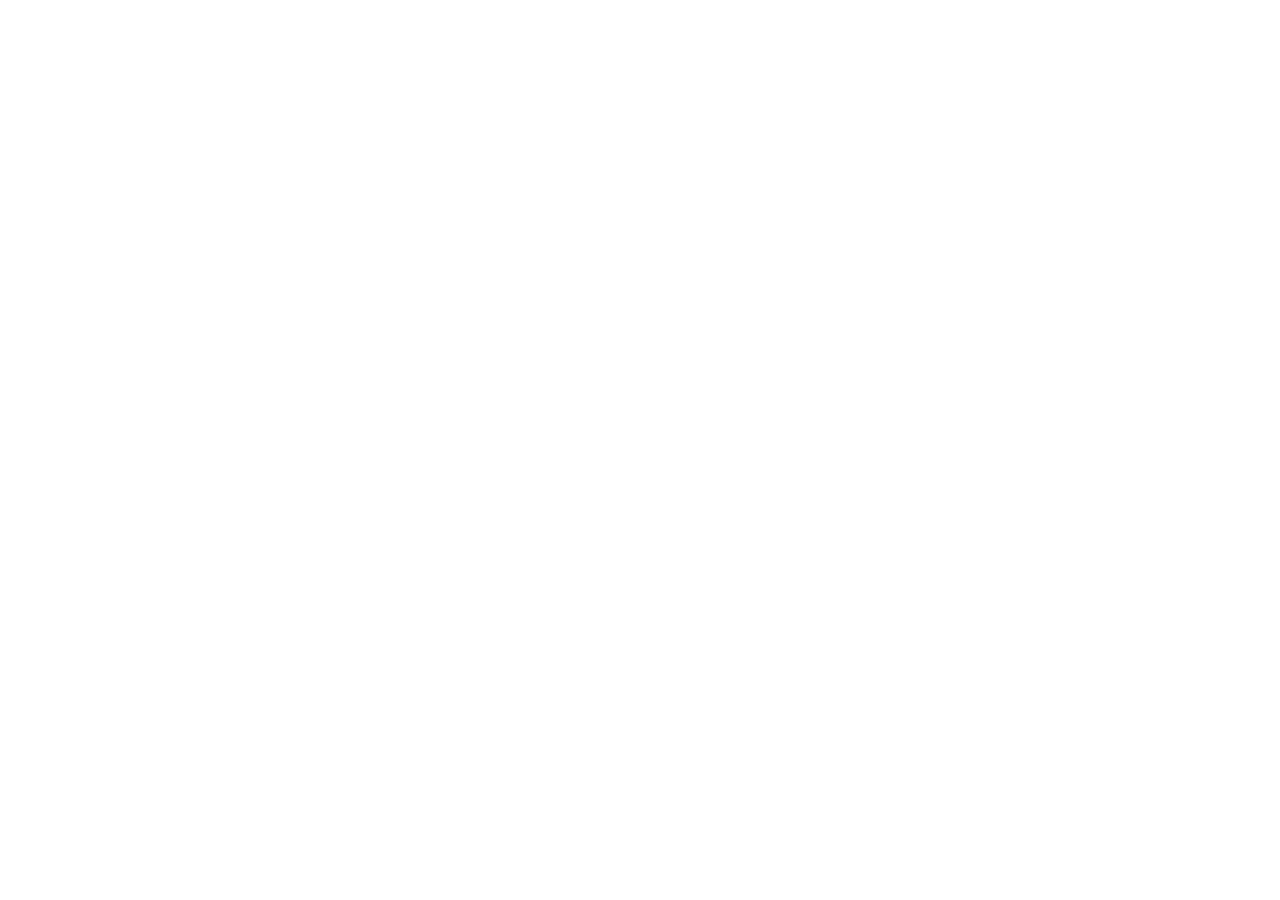
==== index.html @ 49461acb "Podcaster" ====
<!DOCTYPE html>
<html lang="es">
<head>
    <meta charset="UTF-8">
    <meta name="viewport" content="width=device-width, initial-scale=1.0">
    <title>Podcaster</title>
</head>
<body>
    
</body>
</html>
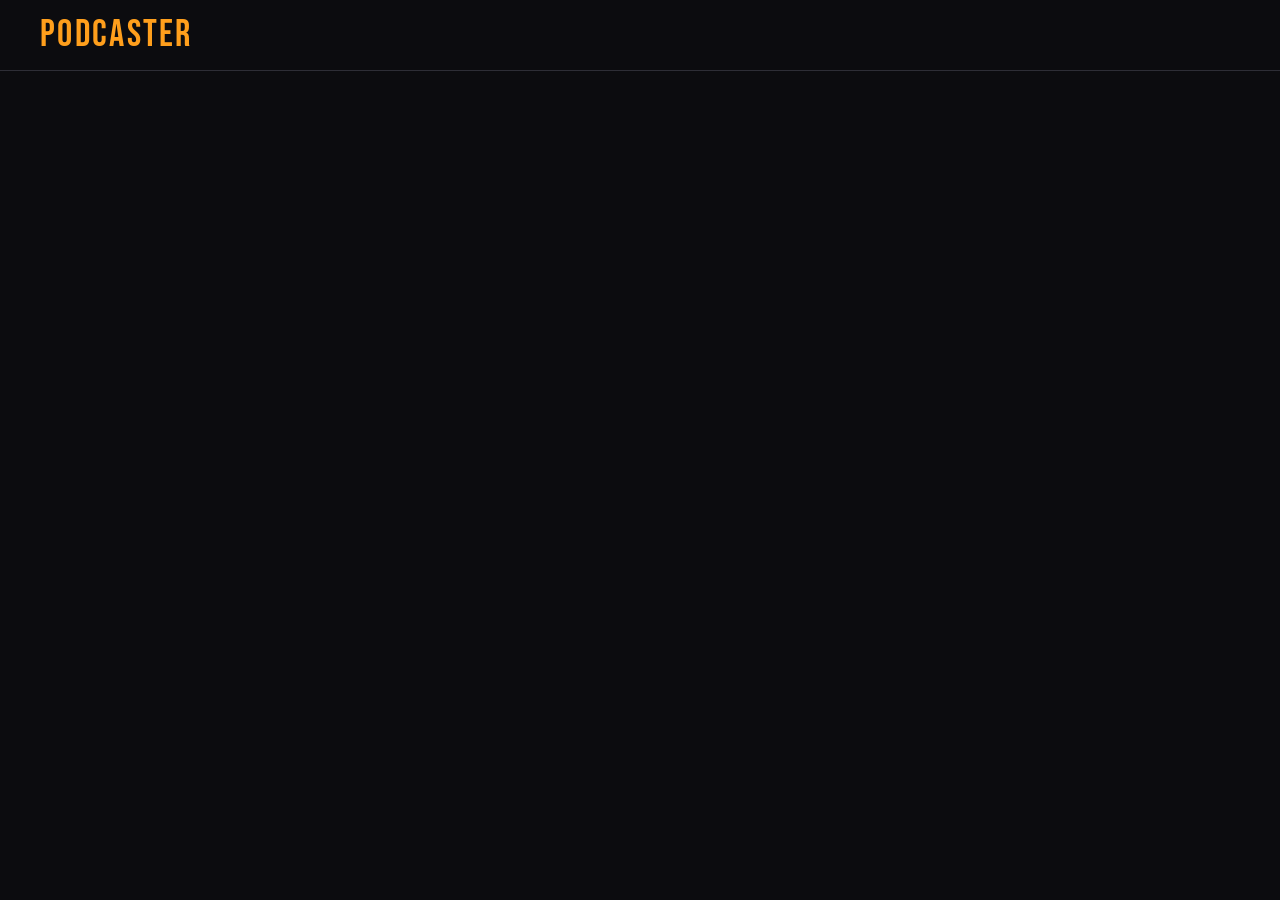
==== commit 92ce999d: "Add header and loading indicator" ====
--- a/index.html
+++ b/index.html
@@ -1,11 +1,28 @@
 <!DOCTYPE html>
 <html lang="es">
 <head>
-    <meta charset="UTF-8">
-    <meta name="viewport" content="width=device-width, initial-scale=1.0">
-    <title>Podcaster</title>
+  <meta charset="UTF-8">
+  <meta name="viewport" content="width=device-width, initial-scale=1.0">
+  <meta name="description" content="Podcaster: todos los episodios del podcast Black Mango separados por temáticas.">
+  <meta name="author" content="Daniel Chaves Domínguez">
+  <title>Podcaster</title>
+
+  <link rel="preconnect" href="https://fonts.googleapis.com">
+  <link rel="preconnect" href="https://fonts.gstatic.com" crossorigin>
+  <link href="https://fonts.googleapis.com/css2?family=Bebas+Neue&family=Montserrat:wght@400;500;600;700&display=swap" rel="stylesheet">
+  <link rel="stylesheet" href="css/styles.css">
 </head>
 <body>
-    
+
+  <header class="header">
+    <h1 class="header__title">
+      <a href="index.html" class="header__link">Podcaster</a>
+    </h1>
+    <div class="loader" aria-hidden="true"></div>
+  </header>
+
+  <main class="main">
+  </main>
+
 </body>
-</html>+</html>
--- a/css/styles.css
+++ b/css/styles.css
@@ -0,0 +1,121 @@
+/* =========================================================
+   Podcaster - Black Mango
+   Hoja de estilos principal
+   Autor: Daniel Chaves Domínguez (2º DAW)
+   ========================================================= */
+
+
+/* ---------- Variables ---------- */
+
+:root {
+  --black: #0c0c0f;
+  --surface: #17171c;
+  --surface-light: #212128;
+  --mango: #ff9f1c;
+  --mango-light: #ffc247;
+  --mango-dark: #f26b21;
+  --text: #f6f1e9;
+  --muted: #aaa49c;
+  --line: #2e2e36;
+
+  --font-title: 'Bebas Neue', Impact, sans-serif;
+  --font-text: 'Montserrat', Arial, sans-serif;
+
+  --radius: 14px;
+  --shadow: 0 10px 30px rgba(0, 0, 0, 0.45);
+}
+
+
+/* ---------- Base ---------- */
+
+*,
+*::before,
+*::after {
+  box-sizing: border-box;
+  margin: 0;
+  padding: 0;
+}
+
+body {
+  background-color: var(--black);
+  color: var(--text);
+  font-family: var(--font-text);
+  line-height: 1.6;
+}
+
+img {
+  display: block;
+  max-width: 100%;
+}
+
+a {
+  color: var(--mango);
+  text-decoration: none;
+  transition: color 0.2s;
+}
+
+a:hover {
+  color: var(--mango-light);
+}
+
+a:focus-visible {
+  outline: 2px solid var(--mango-light);
+  outline-offset: 3px;
+  border-radius: 4px;
+}
+
+a:active {
+  color: var(--mango-dark);
+}
+
+
+/* ---------- Cabecera ---------- */
+
+.header {
+  display: flex;
+  justify-content: space-between;
+  align-items: center;
+  padding: 1rem 2.5rem;
+  border-bottom: 1px solid var(--line);
+}
+
+.header__title {
+  font-family: var(--font-title);
+  font-size: 2.4rem;
+  font-weight: 400;
+  letter-spacing: 0.06em;
+  line-height: 1;
+}
+
+.header__link {
+  display: block;
+}
+
+
+/* ---------- Indicador de carga ---------- */
+
+.loader {
+  width: 30px;
+  height: 30px;
+  border: 3px solid var(--line);
+  border-top-color: var(--mango);
+  border-radius: 50%;
+  animation-name: loader-spin, loader-fade;
+  animation-duration: 0.6s, 0.3s;
+  animation-delay: 0s, 0.9s;
+  animation-iteration-count: 2, 1;
+  animation-timing-function: linear, ease-out;
+  animation-fill-mode: forwards;
+}
+
+@keyframes loader-spin {
+  to {
+    transform: rotate(360deg);
+  }
+}
+
+@keyframes loader-fade {
+  to {
+    opacity: 0;
+  }
+}
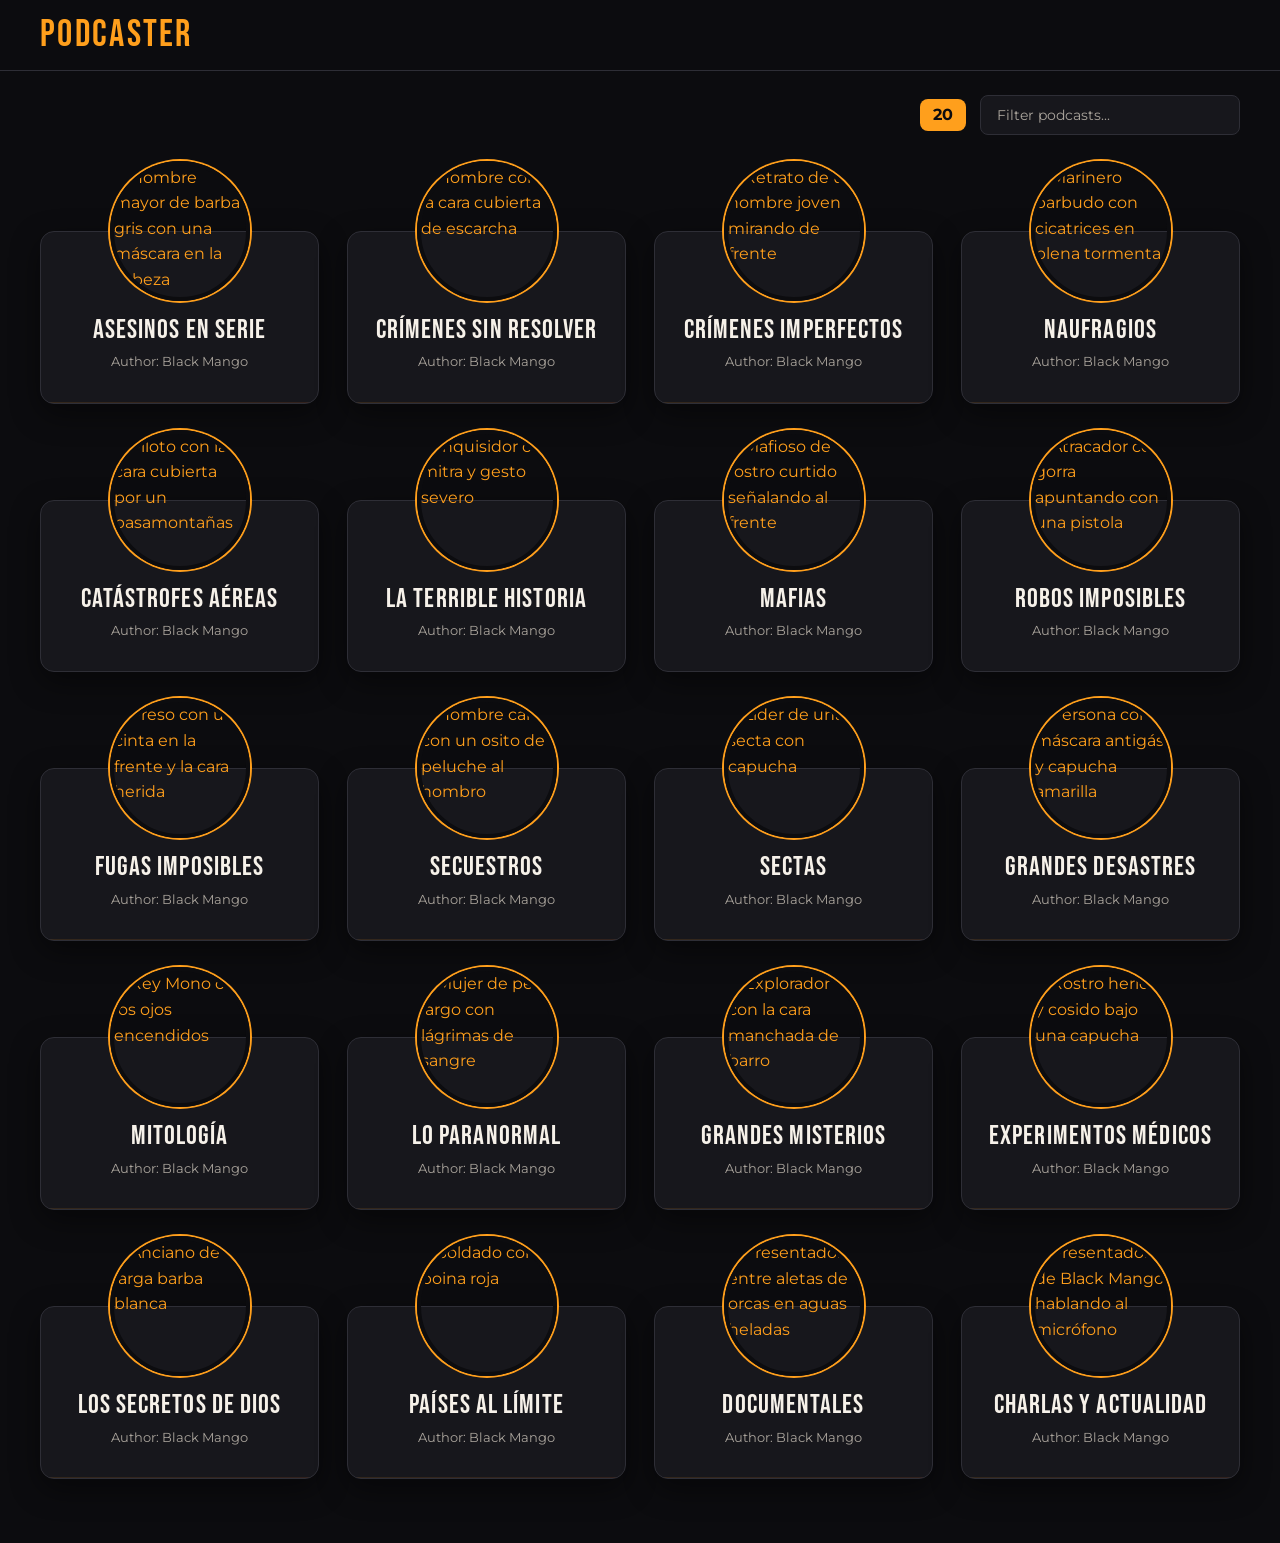
==== commit a785b012: "Add podcast grid and favicon" ====
--- a/index.html
+++ b/index.html
@@ -7,6 +7,7 @@
   <meta name="author" content="Daniel Chaves Domínguez">
   <title>Podcaster</title>
 
+  <link rel="icon" type="image/png" href="https://res.cloudinary.com/duzljw2pp/image/upload/v1793879685/favicon_mznzfg.png">
   <link rel="preconnect" href="https://fonts.googleapis.com">
   <link rel="preconnect" href="https://fonts.gstatic.com" crossorigin>
   <link href="https://fonts.googleapis.com/css2?family=Bebas+Neue&family=Montserrat:wght@400;500;600;700&display=swap" rel="stylesheet">
@@ -22,6 +23,238 @@
   </header>
 
   <main class="main">
+
+    <section class="toolbar" aria-label="Filtro de podcasts">
+      <p class="badge">20<span class="visually-hidden"> podcasts</span></p>
+      <label for="search" class="visually-hidden">Filtrar podcasts</label>
+      <input type="search" id="search" class="search" placeholder="Filter podcasts...">
+    </section>
+
+    <section class="podcasts">
+      <h2 class="visually-hidden">Temas del podcast</h2>
+
+      <article class="card">
+        <a href="podcast.html#asesinos" class="card__link">
+          <img src="https://res.cloudinary.com/duzljw2pp/image/upload/f_auto,q_auto,w_300/v1793879687/asesinos_gxprgs.jpg" alt="Hombre mayor de barba gris con una máscara en la cabeza" class="card__image" width="140" height="140">
+          <div class="card__body">
+            <h3 class="card__title">Asesinos en serie</h3>
+            <p class="card__author">Author: Black Mango</p>
+            <p class="card__text">Los criminales más perturbadores, contados caso a caso.</p>
+          </div>
+        </a>
+      </article>
+
+      <article class="card">
+        <a href="podcast.html#sin-resolver" class="card__link">
+          <img src="https://res.cloudinary.com/duzljw2pp/image/upload/f_auto,q_auto,w_300/v1793879687/sin-resolver_c6wfhy.jpg" alt="Hombre con la cara cubierta de escarcha" class="card__image" width="140" height="140">
+          <div class="card__body">
+            <h3 class="card__title">Crímenes sin resolver</h3>
+            <p class="card__author">Author: Black Mango</p>
+            <p class="card__text">Casos reales que siguen sin respuesta años después.</p>
+          </div>
+        </a>
+      </article>
+
+      <article class="card">
+        <a href="podcast.html#imperfectos" class="card__link">
+          <img src="https://res.cloudinary.com/duzljw2pp/image/upload/f_auto,q_auto,w_300/v1793879686/imperfectos_fp25tb.jpg" alt="Retrato de un hombre joven mirando de frente" class="card__image" width="140" height="140">
+          <div class="card__body">
+            <h3 class="card__title">Crímenes imperfectos</h3>
+            <p class="card__author">Author: Black Mango</p>
+            <p class="card__text">Crímenes casi perfectos que acabaron delatando al culpable.</p>
+          </div>
+        </a>
+      </article>
+
+      <article class="card">
+        <a href="podcast.html#naufragios" class="card__link">
+          <img src="https://res.cloudinary.com/duzljw2pp/image/upload/f_auto,q_auto,w_300/v1793879686/naufragios_mala0q.jpg" alt="Marinero barbudo con cicatrices en plena tormenta" class="card__image" width="140" height="140">
+          <div class="card__body">
+            <h3 class="card__title">Naufragios</h3>
+            <p class="card__author">Author: Black Mango</p>
+            <p class="card__text">Sobrevivir en mitad del mar cuando ya no queda barco.</p>
+          </div>
+        </a>
+      </article>
+
+      <article class="card">
+        <a href="podcast.html#aereas" class="card__link">
+          <img src="https://res.cloudinary.com/duzljw2pp/image/upload/f_auto,q_auto,w_300/v1793879687/aereas_edytrg.jpg" alt="Piloto con la cara cubierta por un pasamontañas" class="card__image" width="140" height="140">
+          <div class="card__body">
+            <h3 class="card__title">Catástrofes aéreas</h3>
+            <p class="card__author">Author: Black Mango</p>
+            <p class="card__text">Vuelos que acabaron en tragedia o en un milagro.</p>
+          </div>
+        </a>
+      </article>
+
+      <article class="card">
+        <a href="podcast.html#historia" class="card__link">
+          <img src="https://res.cloudinary.com/duzljw2pp/image/upload/f_auto,q_auto,w_300/v1793879686/historia_hdxih2.jpg" alt="Inquisidor con mitra y gesto severo" class="card__image" width="140" height="140">
+          <div class="card__body">
+            <h3 class="card__title">La terrible historia</h3>
+            <p class="card__author">Author: Black Mango</p>
+            <p class="card__text">De la Prehistoria a la Inquisición: la cara más dura del pasado.</p>
+          </div>
+        </a>
+      </article>
+
+      <article class="card">
+        <a href="podcast.html#mafias" class="card__link">
+          <img src="https://res.cloudinary.com/duzljw2pp/image/upload/f_auto,q_auto,w_300/v1793879685/mafias_aksha6.jpg" alt="Mafioso de rostro curtido señalando al frente" class="card__image" width="140" height="140">
+          <div class="card__body">
+            <h3 class="card__title">Mafias</h3>
+            <p class="card__author">Author: Black Mango</p>
+            <p class="card__text">De la Yakuza a la Bratva: secretos, leyendas y castigos.</p>
+          </div>
+        </a>
+      </article>
+
+      <article class="card">
+        <a href="podcast.html#robos" class="card__link">
+          <img src="https://res.cloudinary.com/duzljw2pp/image/upload/f_auto,q_auto,w_300/v1793879687/robos_nulnne.jpg" alt="Atracador con gorra apuntando con una pistola" class="card__image" width="140" height="140">
+          <div class="card__body">
+            <h3 class="card__title">Robos imposibles</h3>
+            <p class="card__author">Author: Black Mango</p>
+            <p class="card__text">Los golpes maestros más famosos de la historia.</p>
+          </div>
+        </a>
+      </article>
+
+      <article class="card">
+        <a href="podcast.html#fugas" class="card__link">
+          <img src="https://res.cloudinary.com/duzljw2pp/image/upload/f_auto,q_auto,w_300/v1793879685/fugas_cdsiav.jpg" alt="Preso con una cinta en la frente y la cara herida" class="card__image" width="140" height="140">
+          <div class="card__body">
+            <h3 class="card__title">Fugas imposibles</h3>
+            <p class="card__author">Author: Black Mango</p>
+            <p class="card__text">Escapar de un infierno del que nadie debía salir.</p>
+          </div>
+        </a>
+      </article>
+
+      <article class="card">
+        <a href="podcast.html#secuestros" class="card__link">
+          <img src="https://res.cloudinary.com/duzljw2pp/image/upload/f_auto,q_auto,w_300/v1793879687/secuestros_gr8bgd.jpg" alt="Hombre calvo con un osito de peluche al hombro" class="card__image" width="140" height="140">
+          <div class="card__body">
+            <h3 class="card__title">Secuestros</h3>
+            <p class="card__author">Author: Black Mango</p>
+            <p class="card__text">El horror del cautiverio y el precio de seguir vivo.</p>
+          </div>
+        </a>
+      </article>
+
+      <article class="card">
+        <a href="podcast.html#sectas" class="card__link">
+          <img src="https://res.cloudinary.com/duzljw2pp/image/upload/f_auto,q_auto,w_300/v1793879687/sectas_i1vdbe.jpg" alt="Líder de una secta con capucha" class="card__image" width="140" height="140">
+          <div class="card__body">
+            <h3 class="card__title">Sectas</h3>
+            <p class="card__author">Author: Black Mango</p>
+            <p class="card__text">Manipulación, terror y fanatismo en historias reales.</p>
+          </div>
+        </a>
+      </article>
+
+      <article class="card">
+        <a href="podcast.html#desastres" class="card__link">
+          <img src="https://res.cloudinary.com/duzljw2pp/image/upload/f_auto,q_auto,w_300/v1793879685/desastres_e1osgl.jpg" alt="Persona con máscara antigás y capucha amarilla" class="card__image" width="140" height="140">
+          <div class="card__body">
+            <h3 class="card__title">Grandes desastres</h3>
+            <p class="card__author">Author: Black Mango</p>
+            <p class="card__text">Pompeya, Chernóbil, la Peste Negra: cuando todo se derrumba.</p>
+          </div>
+        </a>
+      </article>
+
+      <article class="card">
+        <a href="podcast.html#mitologia" class="card__link">
+          <img src="https://res.cloudinary.com/duzljw2pp/image/upload/f_auto,q_auto,w_300/v1793879686/mitologia_x5qwoo.jpg" alt="Rey Mono con los ojos encendidos" class="card__image" width="140" height="140">
+          <div class="card__body">
+            <h3 class="card__title">Mitología</h3>
+            <p class="card__author">Author: Black Mango</p>
+            <p class="card__text">Dioses y leyendas de Grecia, Japón, Egipto y muchos más.</p>
+          </div>
+        </a>
+      </article>
+
+      <article class="card">
+        <a href="podcast.html#paranormal" class="card__link">
+          <img src="https://res.cloudinary.com/duzljw2pp/image/upload/f_auto,q_auto,w_300/v1793879686/paranormal_nigohy.jpg" alt="Mujer de pelo largo con lágrimas de sangre" class="card__image" width="140" height="140">
+          <div class="card__body">
+            <h3 class="card__title">Lo paranormal</h3>
+            <p class="card__author">Author: Black Mango</p>
+            <p class="card__text">Misterios que nadie puede explicar y lugares embrujados.</p>
+          </div>
+        </a>
+      </article>
+
+      <article class="card">
+        <a href="podcast.html#misterios" class="card__link">
+          <img src="https://res.cloudinary.com/duzljw2pp/image/upload/f_auto,q_auto,w_300/v1793879685/misterios_cg2n3e.jpg" alt="Explorador con la cara manchada de barro" class="card__image" width="140" height="140">
+          <div class="card__body">
+            <h3 class="card__title">Grandes misterios</h3>
+            <p class="card__author">Author: Black Mango</p>
+            <p class="card__text">Civilizaciones perdidas y los enigmas del universo.</p>
+          </div>
+        </a>
+      </article>
+
+      <article class="card">
+        <a href="podcast.html#experimentos" class="card__link">
+          <img src="https://res.cloudinary.com/duzljw2pp/image/upload/f_auto,q_auto,w_300/v1793879685/experimentos_copvck.jpg" alt="Rostro herido y cosido bajo una capucha" class="card__image" width="140" height="140">
+          <div class="card__body">
+            <h3 class="card__title">Experimentos médicos</h3>
+            <p class="card__author">Author: Black Mango</p>
+            <p class="card__text">El lado oscuro de la ciencia, con casos reales.</p>
+          </div>
+        </a>
+      </article>
+
+      <article class="card">
+        <a href="podcast.html#religion" class="card__link">
+          <img src="https://res.cloudinary.com/duzljw2pp/image/upload/f_auto,q_auto,w_300/v1793879686/religion_yhpwlr.jpg" alt="Anciano de larga barba blanca" class="card__image" width="140" height="140">
+          <div class="card__body">
+            <h3 class="card__title">Los secretos de Dios</h3>
+            <p class="card__author">Author: Black Mango</p>
+            <p class="card__text">La Biblia, Jesús de Nazaret y la pregunta de si existe Dios.</p>
+          </div>
+        </a>
+      </article>
+
+      <article class="card">
+        <a href="podcast.html#paises" class="card__link">
+          <img src="https://res.cloudinary.com/duzljw2pp/image/upload/f_auto,q_auto,w_300/v1793879686/paises_edlvfp.jpg" alt="Soldado con boina roja" class="card__image" width="140" height="140">
+          <div class="card__body">
+            <h3 class="card__title">Países al límite</h3>
+            <p class="card__author">Author: Black Mango</p>
+            <p class="card__text">Corea del Norte, Cuba y los lugares más peligrosos del mundo.</p>
+          </div>
+        </a>
+      </article>
+
+      <article class="card">
+        <a href="podcast.html#documentales" class="card__link">
+          <img src="https://res.cloudinary.com/duzljw2pp/image/upload/f_auto,q_auto,w_300/v1793879685/documentales_db1tzp.jpg" alt="Presentador entre aletas de orcas en aguas heladas" class="card__image" width="140" height="140">
+          <div class="card__body">
+            <h3 class="card__title">Documentales</h3>
+            <p class="card__author">Author: Black Mango</p>
+            <p class="card__text">Salen a grabarlo: de nadar con orcas a las catacumbas de París.</p>
+          </div>
+        </a>
+      </article>
+
+      <article class="card">
+        <a href="podcast.html#charlas" class="card__link">
+          <img src="https://res.cloudinary.com/duzljw2pp/image/upload/f_auto,q_auto,w_300/v1793879685/charlas_nf750h.jpg" alt="Presentador de Black Mango hablando al micrófono" class="card__image" width="140" height="140">
+          <div class="card__body">
+            <h3 class="card__title">Charlas y actualidad</h3>
+            <p class="card__author">Author: Black Mango</p>
+            <p class="card__text">Los primeros programas, con invitados y temas de actualidad.</p>
+          </div>
+        </a>
+      </article>
+
+    </section>
+
   </main>
 
 </body>
--- a/css/styles.css
+++ b/css/styles.css
@@ -8,6 +8,8 @@
 /* ---------- Variables ---------- */
 
 :root {
+  color-scheme: dark;
+
   --black: #0c0c0f;
   --surface: #17171c;
   --surface-light: #212128;
@@ -66,6 +68,16 @@
 
 a:active {
   color: var(--mango-dark);
+}
+
+/* Oculta un texto a la vista, pero lo sigue leyendo un lector de pantalla */
+.visually-hidden {
+  position: absolute;
+  width: 1px;
+  height: 1px;
+  overflow: hidden;
+  clip-path: inset(50%);
+  white-space: nowrap;
 }
 
 
@@ -119,3 +131,181 @@
     opacity: 0;
   }
 }
+
+
+/* ---------- Contenido principal ---------- */
+
+.main {
+  max-width: 1280px;
+  margin: 0 auto;
+  padding: 1.5rem 2.5rem 4rem;
+}
+
+
+/* ---------- Insignia y buscador ---------- */
+
+.toolbar {
+  display: flex;
+  justify-content: flex-end;
+  align-items: center;
+  gap: 0.9rem;
+  margin-bottom: 6rem;
+}
+
+.badge {
+  padding: 0.2rem 0.8rem;
+  background-color: var(--mango);
+  color: var(--black);
+  border-radius: 8px;
+  font-weight: 700;
+}
+
+.search {
+  width: 260px;
+  padding: 0.6rem 1rem;
+  background-color: var(--surface);
+  color: var(--text);
+  border: 1px solid var(--line);
+  border-radius: 8px;
+  font-family: var(--font-text);
+  font-size: 0.9rem;
+  transition: width 0.3s, border-color 0.2s, box-shadow 0.2s;
+}
+
+.search::placeholder {
+  color: var(--muted);
+}
+
+.search:hover {
+  border-color: var(--mango-dark);
+}
+
+.search:focus {
+  width: 320px;
+  border-color: var(--mango);
+  box-shadow: 0 0 14px rgba(255, 159, 28, 0.35);
+}
+
+.search:focus-visible {
+  outline: 2px solid var(--mango-light);
+  outline-offset: 2px;
+}
+
+.search:active {
+  background-color: var(--surface-light);
+}
+
+
+/* ---------- Cuadrícula de podcasts ---------- */
+
+.podcasts {
+  display: grid;
+  grid-template-columns: repeat(4, 1fr);
+  gap: 6rem 1.75rem;
+}
+
+
+/* ---------- Tarjeta de podcast ---------- */
+
+.card__link {
+  display: block;
+  position: relative;
+  height: 100%;
+  transition: transform 0.3s;
+}
+
+.card__link:focus-visible {
+  border-radius: var(--radius);
+}
+
+.card__image {
+  position: absolute;
+  top: -70px;
+  left: 50%;
+  z-index: 1;
+  width: 140px;
+  height: 140px;
+  margin-left: -70px;
+  border: 4px solid var(--black);
+  border-radius: 50%;
+  box-shadow: 0 0 0 2px var(--mango);
+  object-fit: cover;
+  transition: transform 0.3s, box-shadow 0.3s;
+}
+
+.card__body {
+  position: relative;
+  height: 100%;
+  padding: 5.25rem 1rem 1.9rem;
+  background-color: var(--surface);
+  border: 1px solid var(--line);
+  border-radius: var(--radius);
+  box-shadow: var(--shadow);
+  overflow: hidden;
+  text-align: center;
+  transition: border-color 0.3s, box-shadow 0.3s;
+}
+
+.card__title {
+  color: var(--text);
+  font-family: var(--font-title);
+  font-size: 1.7rem;
+  font-weight: 400;
+  letter-spacing: 0.04em;
+  line-height: 1.1;
+  text-transform: uppercase;
+  transition: color 0.3s;
+}
+
+.card__author {
+  margin-top: 0.35rem;
+  color: var(--muted);
+  font-size: 0.82rem;
+}
+
+/* La frase del tema está fuera de la tarjeta y sube al pasar el ratón */
+.card__text {
+  position: absolute;
+  left: 0;
+  right: 0;
+  bottom: 0;
+  padding: 0.6rem 0.9rem;
+  background-image: linear-gradient(90deg, var(--mango), var(--mango-dark));
+  color: var(--black);
+  font-size: 0.78rem;
+  font-weight: 600;
+  line-height: 1.35;
+  transform: translateY(100%);
+  transition: transform 0.3s;
+}
+
+.card__link:hover,
+.card__link:focus-visible {
+  transform: translateY(-8px);
+}
+
+.card__link:hover .card__image,
+.card__link:focus-visible .card__image {
+  transform: scale(1.08);
+  box-shadow: 0 0 0 2px var(--mango-light), 0 0 30px rgba(255, 159, 28, 0.6);
+}
+
+.card__link:hover .card__body,
+.card__link:focus-visible .card__body {
+  border-color: var(--mango);
+  box-shadow: 0 14px 34px rgba(255, 159, 28, 0.18);
+}
+
+.card__link:hover .card__title,
+.card__link:focus-visible .card__title {
+  color: var(--mango);
+}
+
+.card__link:hover .card__text,
+.card__link:focus-visible .card__text {
+  transform: translateY(0);
+}
+
+.card__link:active {
+  transform: translateY(-2px) scale(0.98);
+}
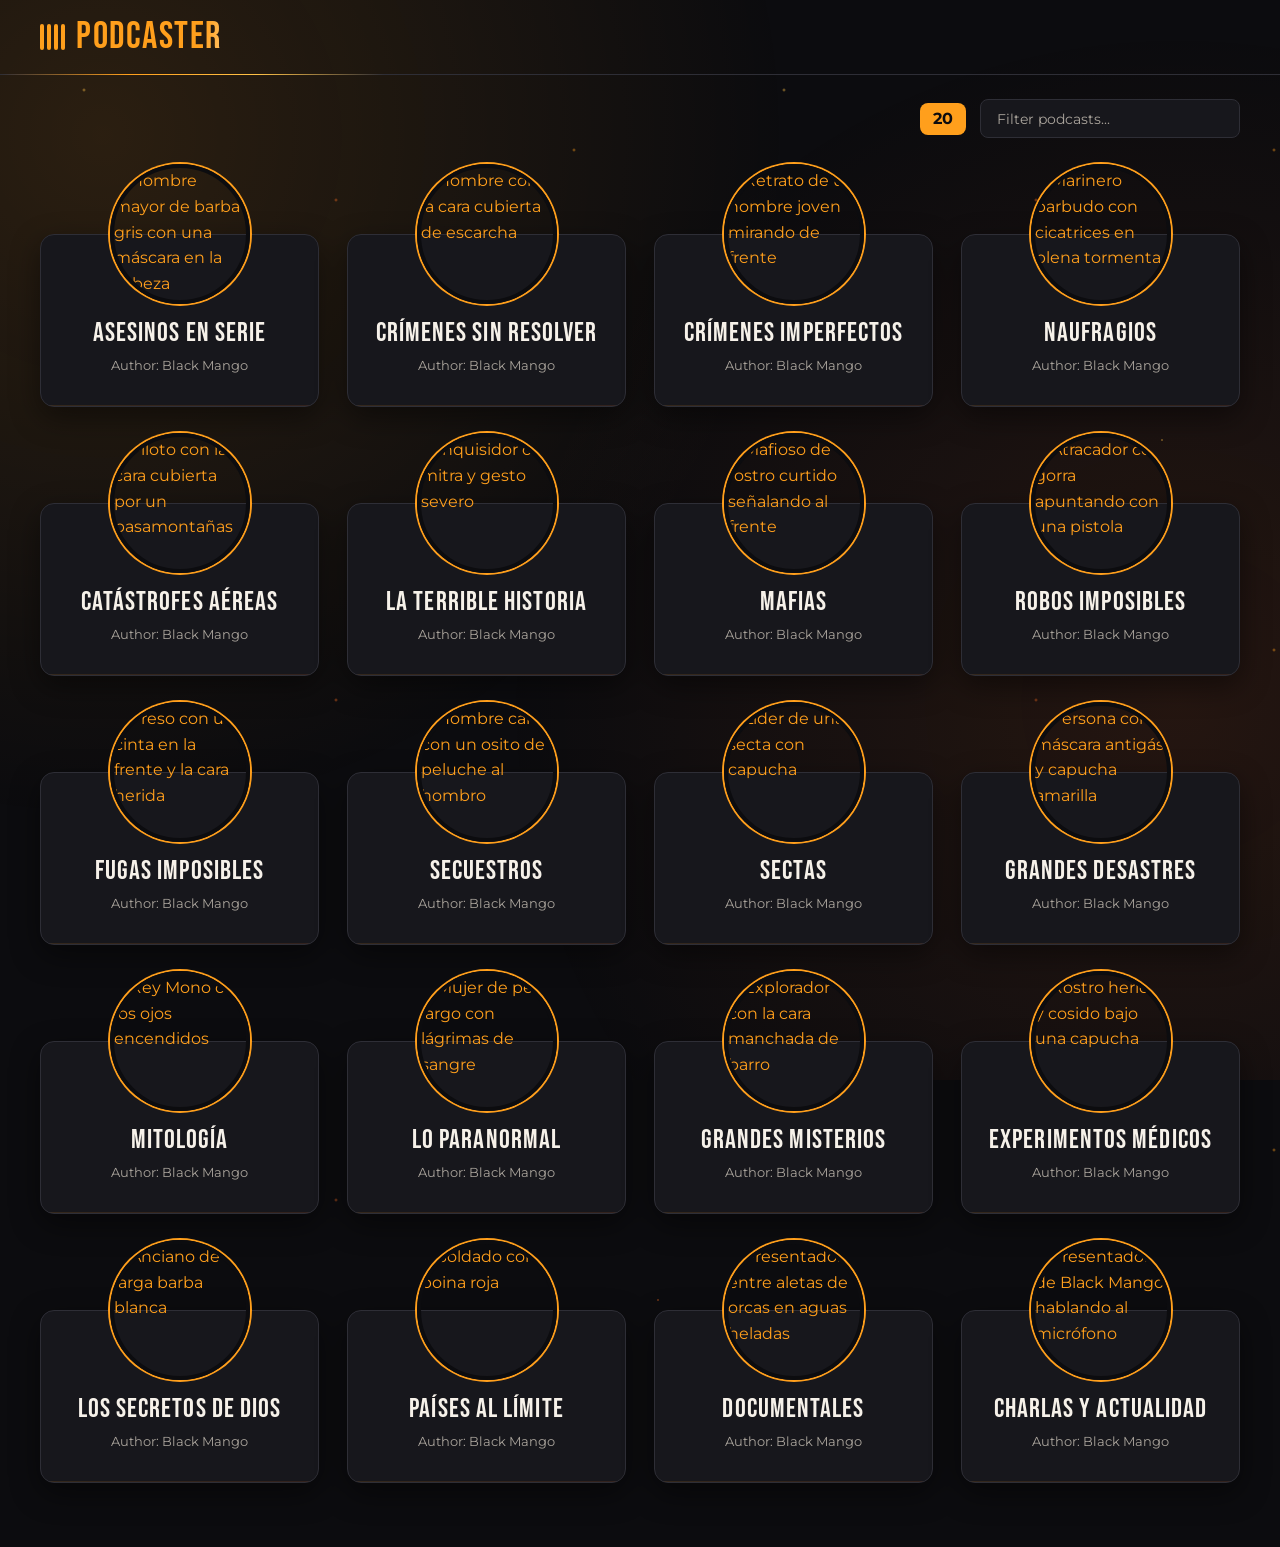
==== commit 03fb89f8: "Add animations and page transitions" ====
--- a/index.html
+++ b/index.html
@@ -17,7 +17,15 @@
 
   <header class="header">
     <h1 class="header__title">
-      <a href="index.html" class="header__link">Podcaster</a>
+      <a href="index.html" class="header__link">
+        <span class="equalizer" aria-hidden="true">
+          <span class="equalizer__bar"></span>
+          <span class="equalizer__bar"></span>
+          <span class="equalizer__bar"></span>
+          <span class="equalizer__bar"></span>
+        </span>
+        <span class="header__name">Podcaster</span>
+      </a>
     </h1>
     <div class="loader" aria-hidden="true"></div>
   </header>
--- a/css/styles.css
+++ b/css/styles.css
@@ -19,8 +19,9 @@
   --text: #f6f1e9;
   --muted: #aaa49c;
   --line: #2e2e36;
-
-  --font-title: 'Bebas Neue', Impact, sans-serif;
+  --youtube: #e62117;
+
+  --font-title: 'Bebas Neue', 'Arial Narrow', Arial, sans-serif;
   --font-text: 'Montserrat', Arial, sans-serif;
 
   --radius: 14px;
@@ -80,6 +81,31 @@
   white-space: nowrap;
 }
 
+/* Tipografía común de los títulos */
+.header__title,
+.card__title,
+.sidebar__title,
+.episodes-count,
+.table__theme,
+.episode__title {
+  font-family: var(--font-title);
+  font-weight: 400;
+  letter-spacing: 0.04em;
+  line-height: 1.1;
+}
+
+/* Cajas con el mismo fondo, borde y sombra */
+.card__body,
+.sidebar,
+.episodes-count,
+.table-box,
+.episode {
+  background-color: var(--surface);
+  border: 1px solid var(--line);
+  border-radius: var(--radius);
+  box-shadow: var(--shadow);
+}
+
 
 /* ---------- Cabecera ---------- */
 
@@ -87,20 +113,19 @@
   display: flex;
   justify-content: space-between;
   align-items: center;
+  position: relative;
   padding: 1rem 2.5rem;
   border-bottom: 1px solid var(--line);
 }
 
 .header__title {
-  font-family: var(--font-title);
   font-size: 2.4rem;
-  font-weight: 400;
-  letter-spacing: 0.06em;
-  line-height: 1;
 }
 
 .header__link {
-  display: block;
+  display: flex;
+  align-items: center;
+  gap: 0.7rem;
 }
 
 
@@ -112,7 +137,7 @@
   border: 3px solid var(--line);
   border-top-color: var(--mango);
   border-radius: 50%;
-  animation-name: loader-spin, loader-fade;
+  animation-name: spin, loader-fade;
   animation-duration: 0.6s, 0.3s;
   animation-delay: 0s, 0.9s;
   animation-iteration-count: 2, 1;
@@ -120,7 +145,7 @@
   animation-fill-mode: forwards;
 }
 
-@keyframes loader-spin {
+@keyframes spin {
   to {
     transform: rotate(360deg);
   }
@@ -214,7 +239,8 @@
   transition: transform 0.3s;
 }
 
-.card__link:focus-visible {
+.card__link:focus-visible,
+.sidebar__link:focus-visible {
   border-radius: var(--radius);
 }
 
@@ -222,7 +248,7 @@
   position: absolute;
   top: -70px;
   left: 50%;
-  z-index: 1;
+  z-index: 2;
   width: 140px;
   height: 140px;
   margin-left: -70px;
@@ -237,10 +263,6 @@
   position: relative;
   height: 100%;
   padding: 5.25rem 1rem 1.9rem;
-  background-color: var(--surface);
-  border: 1px solid var(--line);
-  border-radius: var(--radius);
-  box-shadow: var(--shadow);
   overflow: hidden;
   text-align: center;
   transition: border-color 0.3s, box-shadow 0.3s;
@@ -248,11 +270,7 @@
 
 .card__title {
   color: var(--text);
-  font-family: var(--font-title);
   font-size: 1.7rem;
-  font-weight: 400;
-  letter-spacing: 0.04em;
-  line-height: 1.1;
   text-transform: uppercase;
   transition: color 0.3s;
 }
@@ -286,7 +304,7 @@
 
 .card__link:hover .card__image,
 .card__link:focus-visible .card__image {
-  transform: scale(1.08);
+  transform: scale(1.08) rotate(-3deg);
   box-shadow: 0 0 0 2px var(--mango-light), 0 0 30px rgba(255, 159, 28, 0.6);
 }
 
@@ -309,3 +327,681 @@
 .card__link:active {
   transform: translateY(-2px) scale(0.98);
 }
+
+
+/* ---------- Barra lateral + contenido ---------- */
+
+.layout {
+  display: flex;
+  align-items: flex-start;
+  gap: 2rem;
+  padding-bottom: 2rem;
+}
+
+.content {
+  flex: 1;
+  min-width: 0;
+}
+
+
+/* ---------- Barra lateral ---------- */
+
+.sidebar {
+  flex: 0 0 280px;
+  padding: 1.25rem;
+}
+
+.sidebar__image {
+  width: 200px;
+  height: 200px;
+  margin: 0 auto;
+  border-radius: var(--radius);
+  transition: transform 0.3s;
+}
+
+/* En el detalle del episodio la imagen es un enlace a podcast.html */
+.sidebar__link {
+  display: block;
+  width: 200px;
+  margin: 0 auto;
+}
+
+.sidebar__link:hover .sidebar__image,
+.sidebar__link:focus-visible .sidebar__image {
+  transform: scale(1.04);
+}
+
+.sidebar__link:active .sidebar__image {
+  transform: scale(0.98);
+}
+
+.sidebar__block {
+  margin-top: 1rem;
+  padding-top: 1rem;
+  border-top: 1px solid var(--line);
+}
+
+.sidebar__title {
+  font-size: 2rem;
+}
+
+.sidebar__author {
+  color: var(--muted);
+  font-size: 0.85rem;
+  font-style: italic;
+}
+
+.sidebar__label {
+  margin-bottom: 0.4rem;
+  color: var(--mango);
+  font-size: 0.85rem;
+  font-weight: 700;
+}
+
+.sidebar__text {
+  margin-bottom: 0.6rem;
+  font-size: 0.82rem;
+  font-style: italic;
+  line-height: 1.5;
+}
+
+
+/* ---------- Tabla de episodios ---------- */
+
+.episodes-count {
+  margin-bottom: 1rem;
+  padding: 0.9rem 1.25rem;
+  font-size: 1.9rem;
+}
+
+/* La tabla tiene su propio scroll para que la página no sea eterna */
+.table-box {
+  min-height: 20rem;
+  max-height: calc(100vh - 13.5rem);
+  overflow-y: auto;
+  scrollbar-color: var(--mango) var(--surface);
+  scrollbar-width: thin;
+}
+
+.table {
+  width: 100%;
+  border-collapse: separate;
+  border-spacing: 0;
+  font-size: 0.88rem;
+}
+
+.table th {
+  position: sticky;
+  top: 0;
+  z-index: 1;
+  padding: 0.75rem 1rem;
+  background-color: var(--surface-light);
+  border-bottom: 2px solid var(--mango);
+  color: var(--mango);
+  text-align: left;
+}
+
+.table td {
+  padding: 0.6rem 1rem;
+  border-bottom: 1px solid var(--line);
+  color: var(--muted);
+  vertical-align: bottom;
+  transition: background-color 0.2s, box-shadow 0.2s;
+}
+
+.table td + td {
+  white-space: nowrap;
+}
+
+/* Cada tema es un tbody: el enlace de la tarjeta lleva hasta él */
+.table tbody {
+  scroll-margin-top: 3rem;
+}
+
+.table tbody tr:first-child td {
+  padding-top: 1.1rem;
+}
+
+.table tbody:target td {
+  background-color: rgba(255, 159, 28, 0.1);
+}
+
+.table tr:hover td {
+  background-color: var(--surface-light);
+}
+
+.table tr:hover td:first-child {
+  box-shadow: inset 3px 0 0 var(--mango);
+}
+
+.table__theme {
+  display: block;
+  margin-bottom: 0.4rem;
+  color: var(--mango);
+  font-size: 1.4rem;
+  text-transform: uppercase;
+}
+
+.table__link {
+  color: var(--text);
+  font-weight: 500;
+}
+
+/* Icono de YouTube dibujado con CSS */
+.table__youtube {
+  display: inline-block;
+  position: relative;
+  width: 22px;
+  height: 16px;
+  margin-right: 0.5rem;
+  background-color: var(--line);
+  border-radius: 4px;
+  vertical-align: -3px;
+  transition: background-color 0.2s, transform 0.2s;
+}
+
+.table__youtube::before {
+  content: "";
+  position: absolute;
+  top: 4px;
+  left: 8px;
+  border-top: 4px solid transparent;
+  border-bottom: 4px solid transparent;
+  border-left: 7px solid var(--text);
+}
+
+.table tr:hover .table__youtube,
+.table__youtube:focus-visible {
+  background-color: var(--youtube);
+}
+
+.table__youtube:hover {
+  transform: scale(1.2);
+}
+
+.table__youtube:active {
+  transform: scale(0.95);
+}
+
+
+/* ---------- Detalle del episodio ---------- */
+
+.episode {
+  padding: 1.5rem 2rem;
+}
+
+.episode__title {
+  margin-bottom: 1rem;
+  font-size: 2.2rem;
+}
+
+.episode__description p,
+.episode__chapters {
+  margin-bottom: 0.9rem;
+  font-size: 0.95rem;
+}
+
+.episode__description strong {
+  color: var(--mango-light);
+  font-weight: 600;
+}
+
+.episode__chapters {
+  padding-left: 1.2rem;
+}
+
+/* Los enlaces dentro de un texto van subrayados para distinguirlos */
+.sidebar__text a,
+.episode__description a {
+  text-decoration: underline;
+  text-underline-offset: 3px;
+}
+
+.episode__player {
+  margin-top: 1rem;
+  padding-top: 1rem;
+  border-top: 1px solid var(--line);
+}
+
+.episode__label {
+  display: flex;
+  align-items: center;
+  gap: 0.6rem;
+  margin-bottom: 0.6rem;
+  color: var(--muted);
+  font-size: 0.85rem;
+  font-weight: 600;
+}
+
+.episode__audio {
+  display: block;
+  width: 100%;
+  border-radius: 30px;
+  transition: box-shadow 0.3s;
+}
+
+.episode__audio:hover {
+  box-shadow: 0 0 18px rgba(255, 159, 28, 0.4);
+}
+
+.episode__audio:focus-visible {
+  outline: 2px solid var(--mango-light);
+  outline-offset: 3px;
+}
+
+.episode__audio:active {
+  box-shadow: 0 0 8px rgba(255, 159, 28, 0.6);
+}
+
+
+/* ---------- Animaciones: fondo ---------- */
+
+/* Resplandor naranja que se mueve despacio */
+body::before {
+  content: "";
+  position: fixed;
+  top: -20%;
+  left: -20%;
+  z-index: -1;
+  width: 140%;
+  height: 140%;
+  background-image:
+    radial-gradient(circle at 20% 25%, rgba(255, 159, 28, 0.13), transparent 40%),
+    radial-gradient(circle at 80% 70%, rgba(242, 107, 33, 0.11), transparent 40%);
+  animation: glow-move 18s ease-in-out infinite alternate;
+}
+
+/* Brasas que suben, como en las miniaturas del canal */
+body::after {
+  content: "";
+  position: fixed;
+  top: 0;
+  left: 0;
+  z-index: -1;
+  width: 100%;
+  height: calc(100% + 500px);
+  background-image:
+    radial-gradient(2px 2px at 12% 18%, var(--mango-light), transparent),
+    radial-gradient(1.5px 1.5px at 30% 72%, var(--mango), transparent),
+    radial-gradient(2px 2px at 48% 40%, var(--mango-dark), transparent),
+    radial-gradient(1.5px 1.5px at 66% 88%, var(--mango-light), transparent),
+    radial-gradient(2px 2px at 82% 30%, var(--mango), transparent),
+    radial-gradient(1.5px 1.5px at 94% 60%, var(--mango-dark), transparent);
+  background-size: 700px 500px;
+  opacity: 0.6;
+  animation: embers 30s linear infinite;
+}
+
+@keyframes glow-move {
+  from {
+    transform: translate(-6%, -4%) scale(1);
+  }
+  to {
+    transform: translate(6%, 5%) scale(1.15);
+  }
+}
+
+@keyframes embers {
+  to {
+    transform: translateY(-500px);
+  }
+}
+
+
+/* ---------- Animaciones: cabecera ---------- */
+
+/* Barras de ecualizador */
+.equalizer {
+  display: inline-flex;
+  align-items: flex-end;
+  gap: 3px;
+  height: 26px;
+}
+
+.equalizer__bar {
+  width: 4px;
+  height: 100%;
+  background-color: var(--mango);
+  border-radius: 2px;
+  transform-origin: bottom;
+  animation: equalizer 1s ease-in-out infinite alternate;
+}
+
+.equalizer__bar:nth-child(2) {
+  animation-duration: 0.8s;
+  animation-delay: -0.4s;
+}
+
+.equalizer__bar:nth-child(3) {
+  animation-duration: 1.1s;
+  animation-delay: -0.7s;
+}
+
+.equalizer__bar:nth-child(4) {
+  animation-duration: 0.9s;
+  animation-delay: -0.2s;
+}
+
+@keyframes equalizer {
+  from {
+    transform: scaleY(0.25);
+  }
+  to {
+    transform: scaleY(1);
+  }
+}
+
+/* Brillo que recorre el título */
+.header__name {
+  background-image: linear-gradient(100deg, var(--mango) 35%, #fff3d1 50%, var(--mango) 65%);
+  background-size: 250% 100%;
+  -webkit-background-clip: text;
+  background-clip: text;
+  color: transparent;
+  animation: shine 5s linear infinite;
+}
+
+.header__link:hover .header__name {
+  color: var(--mango-light);
+}
+
+.header__link:active .header__name {
+  color: var(--mango-dark);
+}
+
+@keyframes shine {
+  from {
+    background-position: 120% 0;
+  }
+  to {
+    background-position: -120% 0;
+  }
+}
+
+/* Luz que se mueve por la línea de la cabecera */
+.header::after {
+  content: "";
+  position: absolute;
+  left: 0;
+  bottom: -1px;
+  width: 100%;
+  height: 1px;
+  background-image: linear-gradient(90deg, transparent, var(--mango), var(--mango-light), transparent);
+  background-repeat: no-repeat;
+  background-size: 30% 100%;
+  animation: line-move 7s ease-in-out infinite alternate;
+}
+
+@keyframes line-move {
+  from {
+    background-position: 0 0;
+  }
+  to {
+    background-position: 100% 0;
+  }
+}
+
+/* Barra de arriba que se llena al bajar por la página */
+.header::before {
+  content: "";
+  position: fixed;
+  top: 0;
+  left: 0;
+  z-index: 10;
+  width: 100%;
+  height: 3px;
+  background-image: linear-gradient(90deg, var(--mango-light), var(--mango-dark));
+  transform: scaleX(0);
+  transform-origin: left;
+  animation: scroll-progress linear both;
+  animation-timeline: scroll(root);
+}
+
+@keyframes scroll-progress {
+  from {
+    transform: scaleX(0);
+  }
+  to {
+    transform: scaleX(1);
+  }
+}
+
+
+/* ---------- Animaciones: portada ---------- */
+
+.badge {
+  animation: badge-pulse 2.4s ease-out infinite;
+}
+
+@keyframes badge-pulse {
+  from {
+    box-shadow: 0 0 0 0 rgba(255, 159, 28, 0.55);
+  }
+  to {
+    box-shadow: 0 0 0 12px rgba(255, 159, 28, 0);
+  }
+}
+
+/* Las tarjetas suben al entrar en pantalla mientras bajas (solo se mueven, no se ocultan) */
+.card {
+  animation: card-rise linear both;
+  animation-timeline: view();
+  animation-range: entry 0% entry 60%;
+}
+
+@keyframes card-rise {
+  from {
+    transform: translateY(50px) scale(0.92);
+  }
+  to {
+    transform: none;
+  }
+}
+
+/* Las imágenes entran girando al cargar, columna a columna */
+.card__image {
+  animation: image-pop 0.6s ease-out backwards;
+}
+
+.card:nth-of-type(4n + 2) .card__image {
+  animation-delay: 0.08s;
+}
+
+.card:nth-of-type(4n + 3) .card__image {
+  animation-delay: 0.16s;
+}
+
+.card:nth-of-type(4n) .card__image {
+  animation-delay: 0.24s;
+}
+
+@keyframes image-pop {
+  from {
+    transform: scale(0.7) rotate(-25deg);
+  }
+  70% {
+    transform: scale(1.08) rotate(3deg);
+  }
+  to {
+    transform: scale(1) rotate(0);
+  }
+}
+
+/* Anillo que gira alrededor de la imagen */
+.card__link::before {
+  content: "";
+  position: absolute;
+  top: -82px;
+  left: 50%;
+  z-index: 1;
+  width: 164px;
+  height: 164px;
+  margin-left: -82px;
+  background-image: conic-gradient(var(--mango-light), var(--mango-dark), transparent, var(--mango-light));
+  border-radius: 50%;
+  opacity: 0;
+  transition: opacity 0.3s;
+}
+
+.card__link:hover::before,
+.card__link:focus-visible::before {
+  opacity: 1;
+  animation: spin 1.6s linear infinite;
+}
+
+/* Reflejo que cruza la tarjeta */
+.card__body::before {
+  content: "";
+  position: absolute;
+  top: 0;
+  left: 0;
+  width: 40%;
+  height: 100%;
+  background-image: linear-gradient(90deg, transparent, rgba(255, 255, 255, 0.12), transparent);
+  transform: translateX(-150%) skewX(-20deg);
+}
+
+.card__link:hover .card__body::before,
+.card__link:focus-visible .card__body::before {
+  transform: translateX(350%) skewX(-20deg);
+  transition: transform 0.7s;
+}
+
+
+/* ---------- Animaciones: podcast y episodio ---------- */
+
+/* La barra lateral y el contenido entran al cargar */
+.sidebar {
+  animation: slide-right 0.5s ease-out backwards;
+}
+
+.content {
+  animation: slide-up 0.5s ease-out backwards;
+}
+
+@keyframes slide-right {
+  from {
+    transform: translateX(-24px);
+  }
+}
+
+@keyframes slide-up {
+  from {
+    transform: translateY(24px);
+  }
+}
+
+/* El logo brilla despacio */
+.sidebar__image {
+  animation: logo-glow 3.5s ease-in-out infinite alternate;
+}
+
+@keyframes logo-glow {
+  from {
+    box-shadow: 0 0 14px rgba(255, 159, 28, 0.2);
+  }
+  to {
+    box-shadow: 0 0 34px rgba(255, 159, 28, 0.55);
+  }
+}
+
+/* Línea que crece debajo de "Episodes" */
+.episodes-count {
+  position: relative;
+  overflow: hidden;
+}
+
+.episodes-count::after {
+  content: "";
+  position: absolute;
+  left: 0;
+  bottom: 0;
+  width: 100%;
+  height: 3px;
+  background-image: linear-gradient(90deg, var(--mango-light), var(--mango-dark), transparent);
+  transform-origin: left;
+  animation: line-grow 1s ease-out 0.2s backwards;
+}
+
+@keyframes line-grow {
+  from {
+    transform: scaleX(0);
+  }
+}
+
+/* La tabla se desliza hasta el tema elegido y este parpadea */
+.table-box {
+  scroll-behavior: smooth;
+}
+
+.table tbody:target td {
+  animation: target-flash 1s ease-out 2;
+}
+
+.table tbody:target .table__theme {
+  animation: slide-right 0.6s ease-out;
+}
+
+@keyframes target-flash {
+  from {
+    background-color: rgba(255, 159, 28, 0.35);
+  }
+  to {
+    background-color: rgba(255, 159, 28, 0.1);
+  }
+}
+
+/* El ecualizador del reproductor solo se mueve al usarlo */
+.episode__label .equalizer {
+  height: 16px;
+}
+
+.episode__label .equalizer__bar {
+  animation-play-state: paused;
+}
+
+.episode__player:hover .equalizer__bar,
+.episode__player:focus-within .equalizer__bar {
+  animation-play-state: running;
+}
+
+
+/* ---------- Transiciones entre páginas ---------- */
+
+@view-transition {
+  navigation: auto;
+}
+
+/* La cabecera y el logo se quedan quietos mientras cambia el resto */
+.header {
+  view-transition-name: header;
+}
+
+.sidebar__image {
+  view-transition-name: logo;
+}
+
+
+/* ---------- Movimiento reducido ---------- */
+
+/* Quien pide menos movimiento en su sistema no ve las animaciones */
+@media (prefers-reduced-motion: reduce) {
+  *,
+  *::before,
+  *::after {
+    animation: none !important;
+    transition: none !important;
+  }
+
+  .loader {
+    animation: loader-fade 0.3s ease-out 0.9s forwards !important;
+  }
+
+  .table-box {
+    scroll-behavior: auto;
+  }
+
+  @view-transition {
+    navigation: none;
+  }
+}
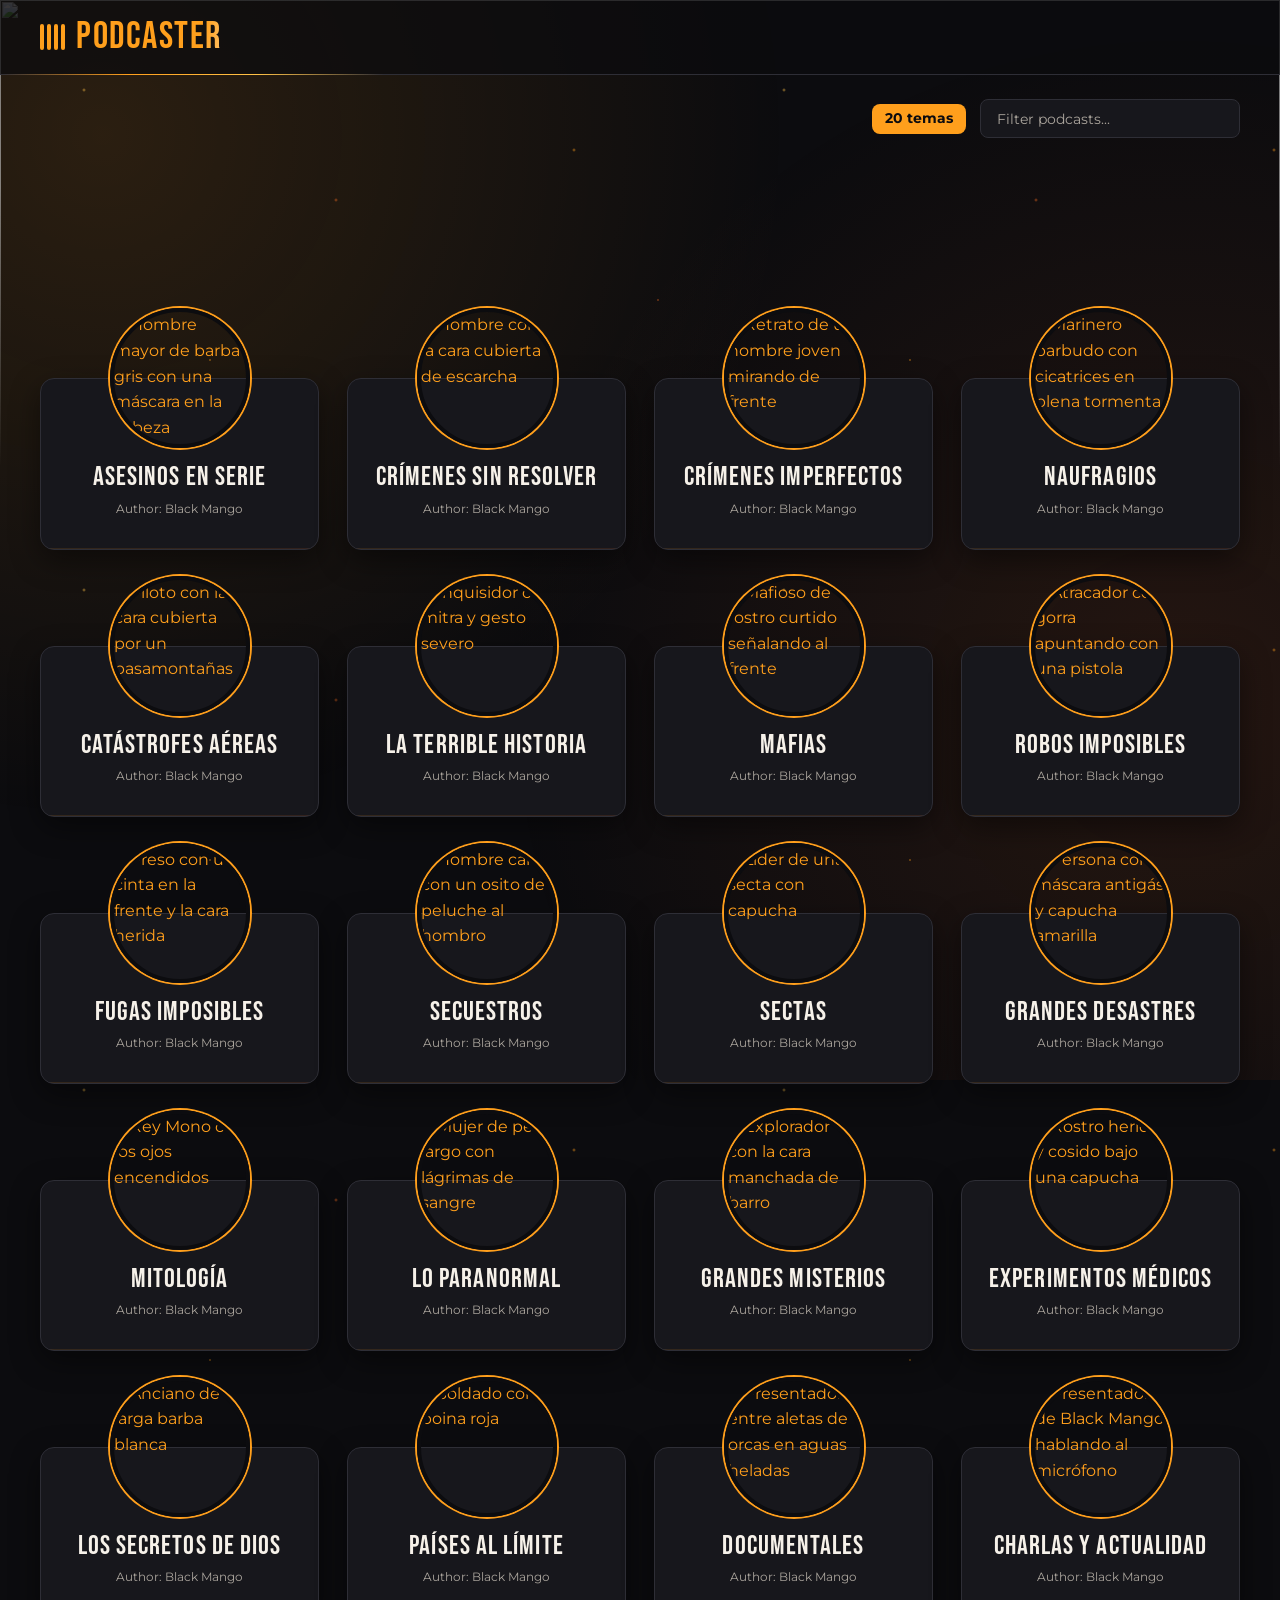
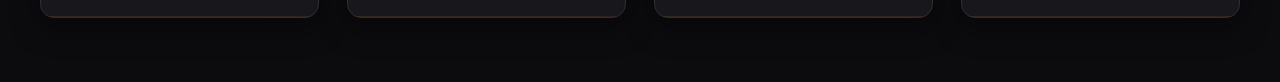
==== commit 386d8dd6: "Add background image, back links and theme shortcuts" ====
--- a/index.html
+++ b/index.html
@@ -15,6 +15,10 @@
 </head>
 <body>
 
+  <div class="background">
+    <img src="https://res.cloudinary.com/duzljw2pp/image/upload/f_auto,q_auto,w_1920/v1793884270/fondo-presentadores_oiraco.jpg" alt="" class="background__image">
+  </div>
+
   <header class="header">
     <h1 class="header__title">
       <a href="index.html" class="header__link">
@@ -33,7 +37,7 @@
   <main class="main">
 
     <section class="toolbar" aria-label="Filtro de podcasts">
-      <p class="badge">20<span class="visually-hidden"> podcasts</span></p>
+      <p class="badge">20 temas</p>
       <label for="search" class="visually-hidden">Filtrar podcasts</label>
       <input type="search" id="search" class="search" placeholder="Filter podcasts...">
     </section>
@@ -69,7 +73,7 @@
           <div class="card__body">
             <h3 class="card__title">Crímenes imperfectos</h3>
             <p class="card__author">Author: Black Mango</p>
-            <p class="card__text">Crímenes casi perfectos que acabaron delatando al culpable.</p>
+            <p class="card__text">Errores, mentiras y contradicciones que marcaron la investigación.</p>
           </div>
         </a>
       </article>
@@ -190,7 +194,7 @@
           <div class="card__body">
             <h3 class="card__title">Lo paranormal</h3>
             <p class="card__author">Author: Black Mango</p>
-            <p class="card__text">Misterios que nadie puede explicar y lugares embrujados.</p>
+            <p class="card__text">Fenómenos sin explicación, rituales prohibidos y magia negra.</p>
           </div>
         </a>
       </article>
--- a/css/styles.css
+++ b/css/styles.css
@@ -16,10 +16,11 @@
   --mango: #ff9f1c;
   --mango-light: #ffc247;
   --mango-dark: #f26b21;
+  --mango-shine: #fff3d1;
   --text: #f6f1e9;
   --muted: #aaa49c;
   --line: #2e2e36;
-  --youtube: #e62117;
+  --youtube: #cc1a12;
 
   --font-title: 'Bebas Neue', 'Arial Narrow', Arial, sans-serif;
   --font-text: 'Montserrat', Arial, sans-serif;
@@ -85,7 +86,7 @@
 .header__title,
 .card__title,
 .sidebar__title,
-.episodes-count,
+.episodes-count__title,
 .table__theme,
 .episode__title {
   font-family: var(--font-title);
@@ -115,6 +116,7 @@
   align-items: center;
   position: relative;
   padding: 1rem 2.5rem;
+  background-color: rgba(12, 12, 15, 0.72);
   border-bottom: 1px solid var(--line);
 }
 
@@ -163,7 +165,81 @@
 .main {
   max-width: 1280px;
   margin: 0 auto;
-  padding: 1.5rem 2.5rem 4rem;
+  padding: 1.5rem 2.5rem 2rem;
+}
+
+
+/* ---------- Imagen de fondo ---------- */
+
+/* Los presentadores arriba, fundiéndose con el negro de la página */
+.background {
+  position: absolute;
+  top: 0;
+  left: 0;
+  z-index: -1;
+  width: 100%;
+  height: 470px;
+  overflow: hidden;
+  opacity: 0.62;
+  -webkit-mask-image: linear-gradient(to bottom, black 40%, transparent);
+  mask-image: linear-gradient(to bottom, black 40%, transparent);
+}
+
+.background__image {
+  width: 100%;
+  height: 100%;
+  object-fit: cover;
+  object-position: 50% 58%;
+}
+
+/* En podcast y episodio las cajas tapan el centro: se ve solo la playa y más suave */
+.background--soft {
+  height: 320px;
+  opacity: 0.4;
+}
+
+.background--soft .background__image {
+  object-position: 50% 12%;
+}
+
+
+/* ---------- Botón de volver ---------- */
+
+.back-link {
+  display: inline-flex;
+  align-items: center;
+  gap: 0.5rem;
+  margin-bottom: 1rem;
+  padding: 0.45rem 1rem;
+  background-color: var(--surface);
+  border: 1px solid var(--mango);
+  border-radius: 20px;
+  font-size: 0.85rem;
+  font-weight: 600;
+  transition: background-color 0.2s, color 0.2s, transform 0.2s;
+}
+
+.back-link:hover,
+.back-link:focus-visible {
+  background-color: var(--mango);
+  color: var(--black);
+}
+
+.back-link:focus-visible {
+  border-radius: 20px;
+}
+
+.back-link:active {
+  color: var(--black);
+  transform: scale(0.96);
+}
+
+.back-link__arrow {
+  transition: transform 0.2s;
+}
+
+.back-link:hover .back-link__arrow {
+  transform: translateX(-4px);
 }
 
 
@@ -174,15 +250,17 @@
   justify-content: flex-end;
   align-items: center;
   gap: 0.9rem;
-  margin-bottom: 6rem;
+  margin-bottom: 15rem;
 }
 
 .badge {
-  padding: 0.2rem 0.8rem;
+  padding: 0.25rem 0.8rem;
   background-color: var(--mango);
   color: var(--black);
   border-radius: 8px;
+  font-size: 0.85rem;
   font-weight: 700;
+  white-space: nowrap;
 }
 
 .search {
@@ -227,6 +305,7 @@
   display: grid;
   grid-template-columns: repeat(4, 1fr);
   gap: 6rem 1.75rem;
+  padding-bottom: 2rem;
 }
 
 
@@ -278,7 +357,7 @@
 .card__author {
   margin-top: 0.35rem;
   color: var(--muted);
-  font-size: 0.82rem;
+  font-size: 0.75rem;
 }
 
 /* La frase del tema está fuera de la tarjeta y sube al pasar el ratón */
@@ -335,7 +414,6 @@
   display: flex;
   align-items: flex-start;
   gap: 2rem;
-  padding-bottom: 2rem;
 }
 
 .content {
@@ -348,12 +426,12 @@
 
 .sidebar {
   flex: 0 0 280px;
-  padding: 1.25rem;
+  padding: 1.1rem 1.25rem;
 }
 
 .sidebar__image {
-  width: 200px;
-  height: 200px;
+  width: 170px;
+  height: 170px;
   margin: 0 auto;
   border-radius: var(--radius);
   transition: transform 0.3s;
@@ -362,7 +440,7 @@
 /* En el detalle del episodio la imagen es un enlace a podcast.html */
 .sidebar__link {
   display: block;
-  width: 200px;
+  width: 170px;
   margin: 0 auto;
 }
 
@@ -399,7 +477,7 @@
 }
 
 .sidebar__text {
-  margin-bottom: 0.6rem;
+  margin-bottom: 0.5rem;
   font-size: 0.82rem;
   font-style: italic;
   line-height: 1.5;
@@ -409,15 +487,55 @@
 /* ---------- Tabla de episodios ---------- */
 
 .episodes-count {
+  display: flex;
+  align-items: center;
+  gap: 1.25rem;
   margin-bottom: 1rem;
-  padding: 0.9rem 1.25rem;
+  padding: 0.7rem 1.25rem;
+}
+
+.episodes-count__title {
+  flex: none;
   font-size: 1.9rem;
+}
+
+/* Accesos directos a cada tema, en una fila con scroll */
+.themes {
+  display: flex;
+  gap: 0.4rem;
+  padding-bottom: 0.35rem;
+  overflow-x: auto;
+  scrollbar-color: var(--mango) transparent;
+  scrollbar-width: thin;
+}
+
+.themes__link {
+  flex: none;
+  padding: 0.15rem 0.7rem;
+  border: 1px solid var(--line);
+  border-radius: 14px;
+  color: var(--text);
+  font-size: 0.75rem;
+  transition: border-color 0.2s, color 0.2s, transform 0.2s;
+}
+
+.themes__link:hover {
+  border-color: var(--mango);
+}
+
+.themes__link:focus-visible {
+  outline-offset: -2px;
+  border-radius: 14px;
+}
+
+.themes__link:active {
+  transform: scale(0.95);
 }
 
 /* La tabla tiene su propio scroll para que la página no sea eterna */
 .table-box {
   min-height: 20rem;
-  max-height: calc(100vh - 13.5rem);
+  max-height: calc(100vh - 17rem);
   overflow-y: auto;
   scrollbar-color: var(--mango) var(--surface);
   scrollbar-width: thin;
@@ -480,6 +598,16 @@
   color: var(--mango);
   font-size: 1.4rem;
   text-transform: uppercase;
+}
+
+.table__count {
+  margin-left: 0.4rem;
+  color: var(--muted);
+  font-family: var(--font-text);
+  font-size: 0.72rem;
+  font-weight: 500;
+  letter-spacing: 0;
+  text-transform: none;
 }
 
 .table__link {
@@ -531,13 +659,18 @@
 }
 
 .episode__title {
-  margin-bottom: 1rem;
-  font-size: 2.2rem;
+  font-size: 2rem;
+}
+
+.episode__meta {
+  margin: 0.3rem 0 0.9rem;
+  color: var(--muted);
+  font-size: 0.85rem;
 }
 
 .episode__description p,
 .episode__chapters {
-  margin-bottom: 0.9rem;
+  margin-bottom: 0.7rem;
   font-size: 0.95rem;
 }
 
@@ -547,7 +680,10 @@
 }
 
 .episode__chapters {
-  padding-left: 1.2rem;
+  display: flex;
+  flex-wrap: wrap;
+  gap: 0.3rem 1.4rem;
+  list-style: none;
 }
 
 /* Los enlaces dentro de un texto van subrayados para distinguirlos */
@@ -563,14 +699,59 @@
   border-top: 1px solid var(--line);
 }
 
+.episode__player-top {
+  display: flex;
+  flex-wrap: wrap;
+  justify-content: space-between;
+  align-items: center;
+  gap: 0.6rem 1rem;
+  margin-bottom: 0.7rem;
+}
+
 .episode__label {
   display: flex;
   align-items: center;
   gap: 0.6rem;
-  margin-bottom: 0.6rem;
   color: var(--muted);
   font-size: 0.85rem;
   font-weight: 600;
+}
+
+/* Botón para ver el episodio entero en YouTube */
+.episode__youtube {
+  display: inline-flex;
+  align-items: center;
+  gap: 0.55rem;
+  padding: 0.45rem 1rem;
+  background-color: var(--youtube);
+  border-radius: 20px;
+  color: var(--text);
+  font-size: 0.85rem;
+  font-weight: 600;
+  transition: transform 0.2s, box-shadow 0.2s;
+}
+
+.episode__youtube::before {
+  content: "";
+  border-top: 5px solid transparent;
+  border-bottom: 5px solid transparent;
+  border-left: 8px solid currentColor;
+}
+
+.episode__youtube:hover,
+.episode__youtube:focus-visible {
+  color: var(--text);
+  transform: translateY(-2px);
+  box-shadow: 0 6px 18px rgba(204, 26, 18, 0.5);
+}
+
+.episode__youtube:focus-visible {
+  border-radius: 20px;
+}
+
+.episode__youtube:active {
+  color: var(--text);
+  transform: scale(0.97);
 }
 
 .episode__audio {
@@ -595,6 +776,17 @@
 
 
 /* ---------- Animaciones: fondo ---------- */
+
+/* La imagen de los presentadores se acerca muy despacio */
+.background__image {
+  animation: background-zoom 30s ease-in-out infinite alternate;
+}
+
+@keyframes background-zoom {
+  to {
+    transform: scale(1.06);
+  }
+}
 
 /* Resplandor naranja que se mueve despacio */
 body::before {
@@ -693,7 +885,7 @@
 
 /* Brillo que recorre el título */
 .header__name {
-  background-image: linear-gradient(100deg, var(--mango) 35%, #fff3d1 50%, var(--mango) 65%);
+  background-image: linear-gradient(100deg, var(--mango) 35%, var(--mango-shine) 50%, var(--mango) 65%);
   background-size: 250% 100%;
   -webkit-background-clip: text;
   background-clip: text;
@@ -769,19 +961,6 @@
 
 /* ---------- Animaciones: portada ---------- */
 
-.badge {
-  animation: badge-pulse 2.4s ease-out infinite;
-}
-
-@keyframes badge-pulse {
-  from {
-    box-shadow: 0 0 0 0 rgba(255, 159, 28, 0.55);
-  }
-  to {
-    box-shadow: 0 0 0 12px rgba(255, 159, 28, 0);
-  }
-}
-
 /* Las tarjetas suben al entrar en pantalla mientras bajas (solo se mueven, no se ocultan) */
 .card {
   animation: card-rise linear both;
@@ -944,7 +1123,7 @@
 
 @keyframes target-flash {
   from {
-    background-color: rgba(255, 159, 28, 0.35);
+    background-color: rgba(255, 159, 28, 0.2);
   }
   to {
     background-color: rgba(255, 159, 28, 0.1);
@@ -972,13 +1151,147 @@
   navigation: auto;
 }
 
-/* La cabecera y el logo se quedan quietos mientras cambia el resto */
+/* La cabecera, el fondo y el logo se quedan quietos mientras cambia el resto */
 .header {
   view-transition-name: header;
 }
 
+.background {
+  view-transition-name: background;
+}
+
 .sidebar__image {
   view-transition-name: logo;
+}
+
+
+/* ---------- Responsive ---------- */
+
+/* Tablet: la cuadrícula pasa a 2 columnas */
+@media (max-width: 1100px) {
+  .podcasts {
+    grid-template-columns: repeat(2, 1fr);
+  }
+}
+
+/* La barra lateral se apila encima del contenido */
+@media (max-width: 900px) {
+  .layout {
+    flex-direction: column;
+    align-items: stretch;
+  }
+
+  .sidebar,
+  .content {
+    flex: none;
+  }
+
+  .table-box {
+    max-height: 75vh;
+  }
+}
+
+/* Móvil: la cuadrícula pasa a 1 columna */
+@media (max-width: 640px) {
+  .header {
+    padding: 0.75rem 1rem;
+  }
+
+  .header__title {
+    font-size: 2rem;
+  }
+
+  .main {
+    padding: 1rem 1rem 3rem;
+  }
+
+  .background {
+    height: 340px;
+  }
+
+  .toolbar {
+    margin-bottom: 11rem;
+  }
+
+  .episodes-count {
+    flex-direction: column;
+    align-items: stretch;
+    gap: 0.5rem;
+  }
+
+  .search,
+  .search:focus {
+    flex: 1;
+    width: auto;
+    min-width: 0;
+  }
+
+  .podcasts {
+    grid-template-columns: 1fr;
+  }
+
+  .episode {
+    padding: 1.25rem;
+  }
+
+  .episode__title {
+    font-size: 1.8rem;
+  }
+
+  /* Cada fila de la tabla ocupa dos líneas: el título y debajo la fecha y la duración */
+  .table,
+  .table thead,
+  .table tbody {
+    display: block;
+  }
+
+  .table thead {
+    position: sticky;
+    top: 0;
+    z-index: 1;
+  }
+
+  .table thead tr {
+    display: grid;
+    grid-template-columns: 1fr auto auto;
+  }
+
+  .table tbody tr {
+    display: grid;
+    grid-template-columns: 1fr auto;
+  }
+
+  .table th {
+    position: static;
+  }
+
+  .table td:first-child {
+    grid-column: 1 / 3;
+    padding-bottom: 0.2rem;
+    border-bottom: none;
+  }
+
+  .table tbody tr:first-child td + td,
+  .table td + td {
+    padding-top: 0;
+  }
+}
+
+/* En pantallas táctiles no hay ratón: la frase del tema se ve siempre */
+@media (hover: none) {
+  .card__body {
+    padding-bottom: 1.25rem;
+  }
+
+  .card__text {
+    position: static;
+    margin-top: 0.6rem;
+    padding: 0;
+    background-image: none;
+    color: var(--muted);
+    font-weight: 500;
+    transform: none;
+  }
 }
 
 
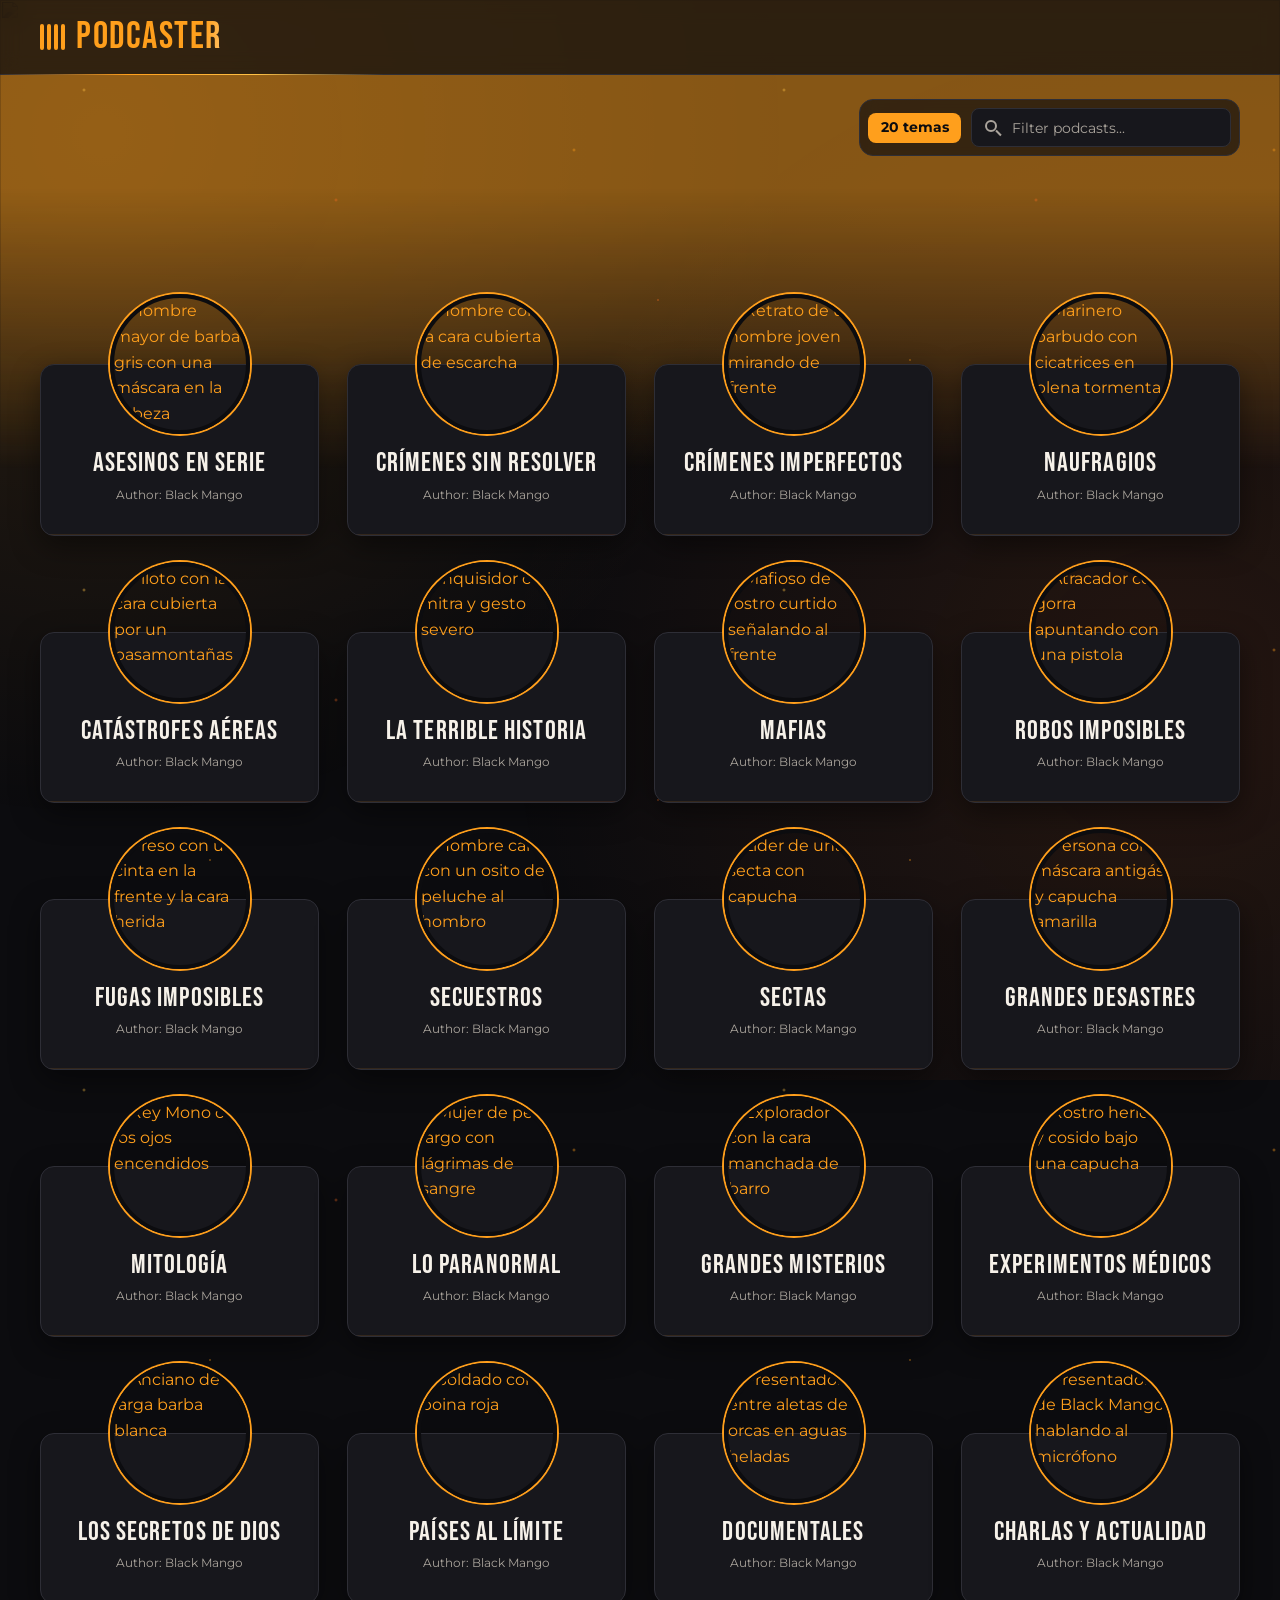
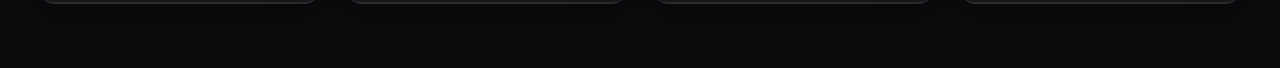
==== commit 4bf230f7: "Add episode 114" ====
--- a/index.html
+++ b/index.html
@@ -39,7 +39,9 @@
     <section class="toolbar" aria-label="Filtro de podcasts">
       <p class="badge">20 temas</p>
       <label for="search" class="visually-hidden">Filtrar podcasts</label>
-      <input type="search" id="search" class="search" placeholder="Filter podcasts...">
+      <div class="search-box">
+        <input type="search" id="search" class="search" placeholder="Filter podcasts...">
+      </div>
     </section>
 
     <section class="podcasts">
@@ -205,7 +207,7 @@
           <div class="card__body">
             <h3 class="card__title">Grandes misterios</h3>
             <p class="card__author">Author: Black Mango</p>
-            <p class="card__text">Civilizaciones perdidas y los enigmas del universo.</p>
+            <p class="card__text">Civilizaciones perdidas, ovnis y los enigmas del universo.</p>
           </div>
         </a>
       </article>
--- a/css/styles.css
+++ b/css/styles.css
@@ -40,6 +40,11 @@
   padding: 0;
 }
 
+/* Deja hueco a la cabecera fija al saltar a un tema */
+html {
+  scroll-padding-top: 5rem;
+}
+
 body {
   background-color: var(--black);
   color: var(--text);
@@ -114,10 +119,13 @@
   display: flex;
   justify-content: space-between;
   align-items: center;
-  position: relative;
+  position: sticky;
+  top: 0;
+  z-index: 20;
   padding: 1rem 2.5rem;
   background-color: rgba(12, 12, 15, 0.72);
   border-bottom: 1px solid var(--line);
+  backdrop-filter: blur(10px);
 }
 
 .header__title {
@@ -171,7 +179,7 @@
 
 /* ---------- Imagen de fondo ---------- */
 
-/* Los presentadores arriba, fundiéndose con el negro de la página */
+/* Los presentadores arriba, en negro y naranja, fundiéndose con el negro de la página */
 .background {
   position: absolute;
   top: 0;
@@ -180,22 +188,26 @@
   width: 100%;
   height: 470px;
   overflow: hidden;
-  opacity: 0.62;
+  background-color: var(--mango);
+  opacity: 0.5;
   -webkit-mask-image: linear-gradient(to bottom, black 40%, transparent);
   mask-image: linear-gradient(to bottom, black 40%, transparent);
 }
 
+/* La imagen en blanco y negro se multiplica con el naranja del fondo: queda en dos tonos */
 .background__image {
   width: 100%;
   height: 100%;
   object-fit: cover;
   object-position: 50% 58%;
+  filter: grayscale(1) contrast(1.2);
+  mix-blend-mode: multiply;
 }
 
 /* En podcast y episodio las cajas tapan el centro: se ve solo la playa y más suave */
 .background--soft {
   height: 320px;
-  opacity: 0.4;
+  opacity: 0.3;
 }
 
 .background--soft .background__image {
@@ -245,12 +257,18 @@
 
 /* ---------- Insignia y buscador ---------- */
 
+/* Barra con fondo de cristal para que se lea encima de la imagen */
 .toolbar {
   display: flex;
-  justify-content: flex-end;
   align-items: center;
-  gap: 0.9rem;
-  margin-bottom: 15rem;
+  gap: 0.6rem;
+  width: fit-content;
+  margin: 0 0 13rem auto;
+  padding: 0.5rem;
+  background-color: rgba(12, 12, 15, 0.65);
+  border: 1px solid var(--line);
+  border-radius: var(--radius);
+  backdrop-filter: blur(8px);
 }
 
 .badge {
@@ -263,9 +281,49 @@
   white-space: nowrap;
 }
 
+.search-box {
+  position: relative;
+}
+
+/* Lupa dibujada con CSS: un círculo y un mango inclinado */
+.search-box::before,
+.search-box::after {
+  content: "";
+  position: absolute;
+  top: 50%;
+  pointer-events: none;
+  transition: border-color 0.2s, background-color 0.2s;
+}
+
+.search-box::before {
+  left: 0.9rem;
+  width: 12px;
+  height: 12px;
+  margin-top: -8px;
+  border: 2px solid var(--muted);
+  border-radius: 50%;
+}
+
+.search-box::after {
+  left: calc(0.9rem + 10px);
+  width: 7px;
+  height: 2px;
+  margin-top: 4px;
+  background-color: var(--muted);
+  transform: rotate(45deg);
+}
+
+.search-box:focus-within::before {
+  border-color: var(--mango);
+}
+
+.search-box:focus-within::after {
+  background-color: var(--mango);
+}
+
 .search {
   width: 260px;
-  padding: 0.6rem 1rem;
+  padding: 0.6rem 1rem 0.6rem 2.5rem;
   background-color: var(--surface);
   color: var(--text);
   border: 1px solid var(--line);
@@ -1210,7 +1268,13 @@
   }
 
   .toolbar {
-    margin-bottom: 11rem;
+    width: auto;
+    margin: 0 0 11rem;
+  }
+
+  .search-box {
+    flex: 1;
+    min-width: 0;
   }
 
   .episodes-count {
@@ -1221,9 +1285,7 @@
 
   .search,
   .search:focus {
-    flex: 1;
-    width: auto;
-    min-width: 0;
+    width: 100%;
   }
 
   .podcasts {
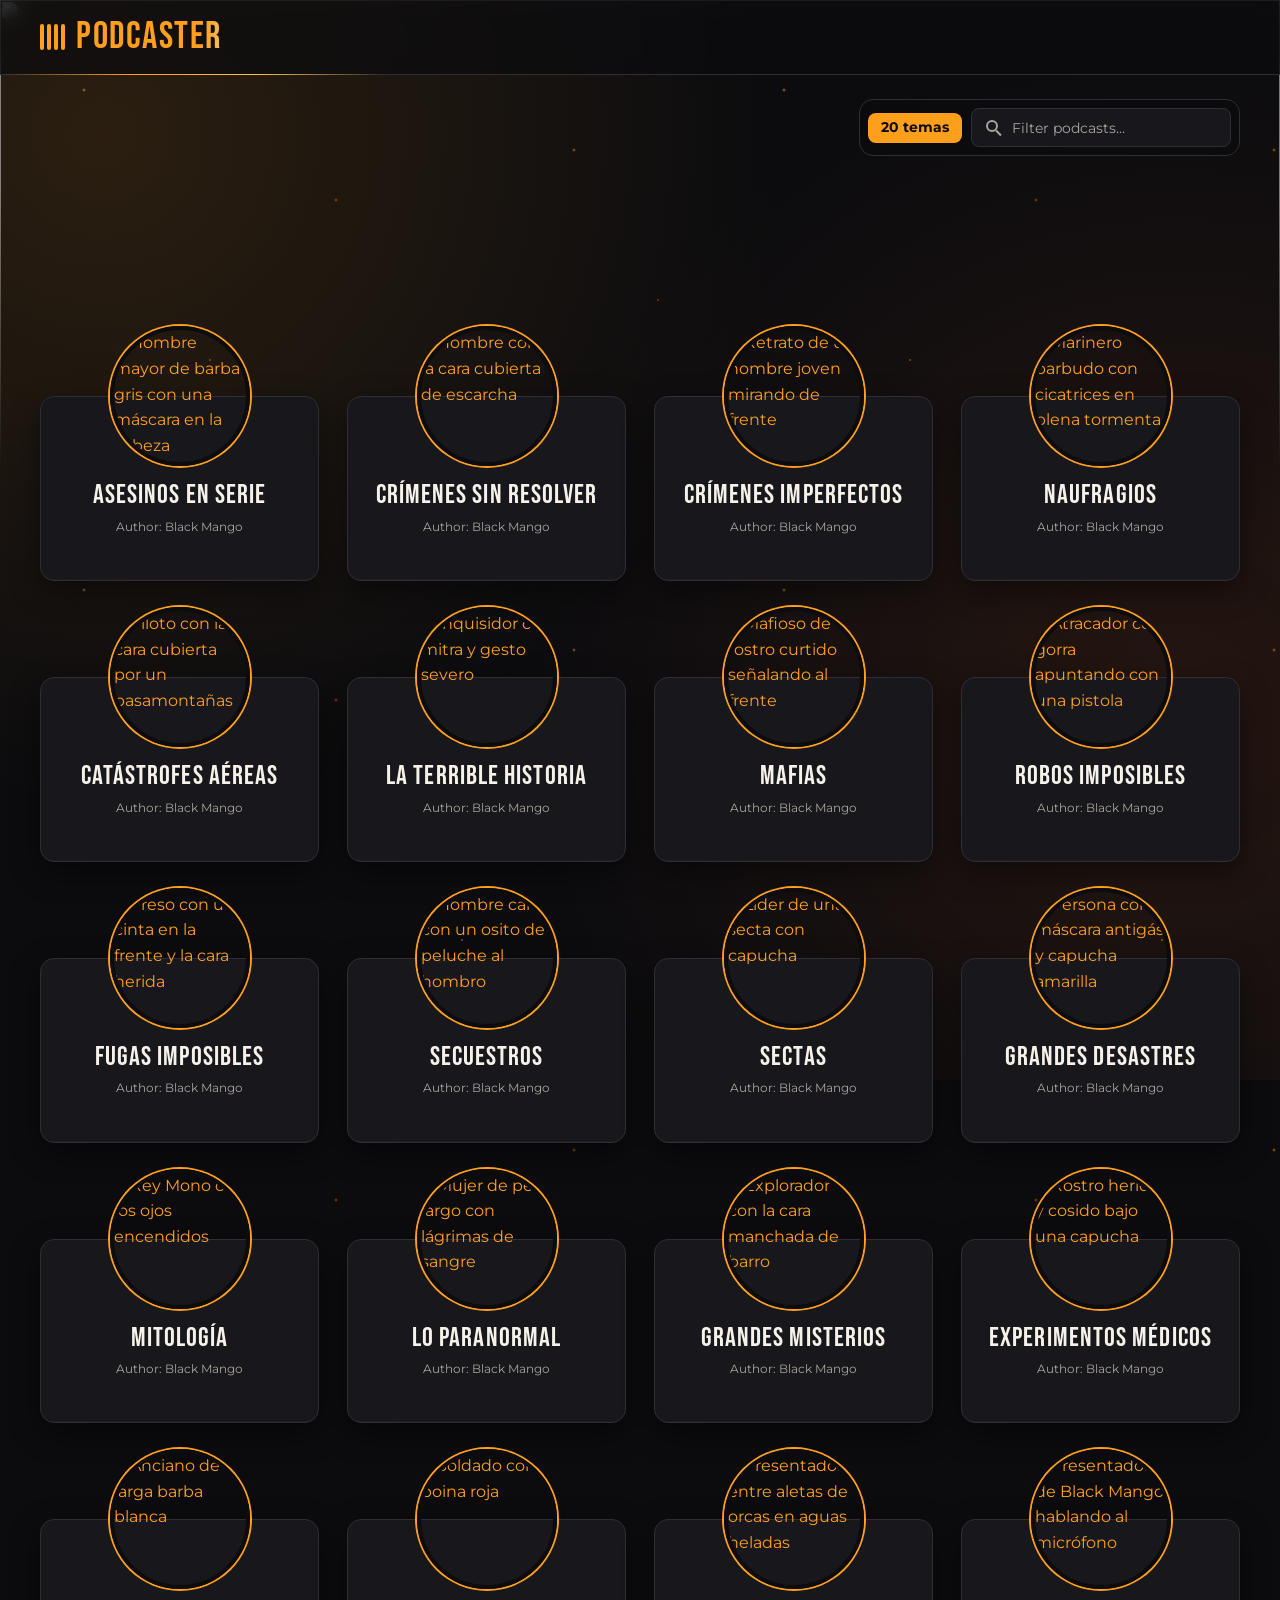
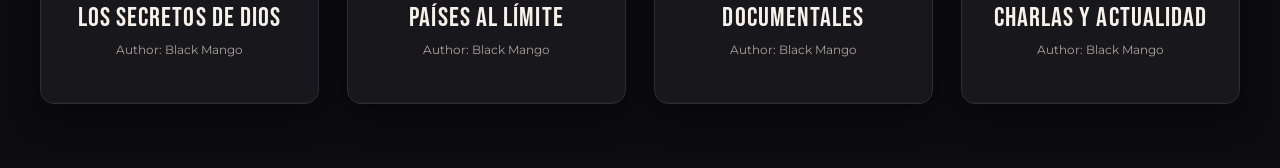
==== commit 2ff0dbeb: "Show episode count on cards and shorten home on mobile" ====
--- a/index.html
+++ b/index.html
@@ -53,7 +53,7 @@
           <div class="card__body">
             <h3 class="card__title">Asesinos en serie</h3>
             <p class="card__author">Author: Black Mango</p>
-            <p class="card__text">Los criminales más perturbadores, contados caso a caso.</p>
+            <p class="card__text"><span class="card__count">6 episodios</span> Los criminales más perturbadores, contados caso a caso.</p>
           </div>
         </a>
       </article>
@@ -64,7 +64,7 @@
           <div class="card__body">
             <h3 class="card__title">Crímenes sin resolver</h3>
             <p class="card__author">Author: Black Mango</p>
-            <p class="card__text">Casos reales que siguen sin respuesta años después.</p>
+            <p class="card__text"><span class="card__count">22 episodios</span> Casos reales que siguen sin respuesta años después.</p>
           </div>
         </a>
       </article>
@@ -75,7 +75,7 @@
           <div class="card__body">
             <h3 class="card__title">Crímenes imperfectos</h3>
             <p class="card__author">Author: Black Mango</p>
-            <p class="card__text">Errores, mentiras y contradicciones que marcaron la investigación.</p>
+            <p class="card__text"><span class="card__count">5 episodios</span> Errores, mentiras y contradicciones que marcaron la investigación.</p>
           </div>
         </a>
       </article>
@@ -86,7 +86,7 @@
           <div class="card__body">
             <h3 class="card__title">Naufragios</h3>
             <p class="card__author">Author: Black Mango</p>
-            <p class="card__text">Sobrevivir en mitad del mar cuando ya no queda barco.</p>
+            <p class="card__text"><span class="card__count">3 episodios</span> Sobrevivir en mitad del mar cuando ya no queda barco.</p>
           </div>
         </a>
       </article>
@@ -97,7 +97,7 @@
           <div class="card__body">
             <h3 class="card__title">Catástrofes aéreas</h3>
             <p class="card__author">Author: Black Mango</p>
-            <p class="card__text">Vuelos que acabaron en tragedia o en un milagro.</p>
+            <p class="card__text"><span class="card__count">5 episodios</span> Vuelos que acabaron en tragedia o en un milagro.</p>
           </div>
         </a>
       </article>
@@ -108,7 +108,7 @@
           <div class="card__body">
             <h3 class="card__title">La terrible historia</h3>
             <p class="card__author">Author: Black Mango</p>
-            <p class="card__text">De la Prehistoria a la Inquisición: la cara más dura del pasado.</p>
+            <p class="card__text"><span class="card__count">23 episodios</span> De la Prehistoria a la Inquisición: la cara más dura del pasado.</p>
           </div>
         </a>
       </article>
@@ -119,7 +119,7 @@
           <div class="card__body">
             <h3 class="card__title">Mafias</h3>
             <p class="card__author">Author: Black Mango</p>
-            <p class="card__text">De la Yakuza a la Bratva: secretos, leyendas y castigos.</p>
+            <p class="card__text"><span class="card__count">7 episodios</span> De la Yakuza a la Bratva: secretos, leyendas y castigos.</p>
           </div>
         </a>
       </article>
@@ -130,7 +130,7 @@
           <div class="card__body">
             <h3 class="card__title">Robos imposibles</h3>
             <p class="card__author">Author: Black Mango</p>
-            <p class="card__text">Los golpes maestros más famosos de la historia.</p>
+            <p class="card__text"><span class="card__count">4 episodios</span> Los golpes maestros más famosos de la historia.</p>
           </div>
         </a>
       </article>
@@ -141,7 +141,7 @@
           <div class="card__body">
             <h3 class="card__title">Fugas imposibles</h3>
             <p class="card__author">Author: Black Mango</p>
-            <p class="card__text">Escapar de un infierno del que nadie debía salir.</p>
+            <p class="card__text"><span class="card__count">2 episodios</span> Escapar de un infierno del que nadie debía salir.</p>
           </div>
         </a>
       </article>
@@ -152,7 +152,7 @@
           <div class="card__body">
             <h3 class="card__title">Secuestros</h3>
             <p class="card__author">Author: Black Mango</p>
-            <p class="card__text">El horror del cautiverio y el precio de seguir vivo.</p>
+            <p class="card__text"><span class="card__count">2 episodios</span> El horror del cautiverio y el precio de seguir vivo.</p>
           </div>
         </a>
       </article>
@@ -163,7 +163,7 @@
           <div class="card__body">
             <h3 class="card__title">Sectas</h3>
             <p class="card__author">Author: Black Mango</p>
-            <p class="card__text">Manipulación, terror y fanatismo en historias reales.</p>
+            <p class="card__text"><span class="card__count">3 episodios</span> Manipulación, terror y fanatismo en historias reales.</p>
           </div>
         </a>
       </article>
@@ -174,7 +174,7 @@
           <div class="card__body">
             <h3 class="card__title">Grandes desastres</h3>
             <p class="card__author">Author: Black Mango</p>
-            <p class="card__text">Pompeya, Chernóbil, la Peste Negra: cuando todo se derrumba.</p>
+            <p class="card__text"><span class="card__count">3 episodios</span> Pompeya, Chernóbil, la Peste Negra: cuando todo se derrumba.</p>
           </div>
         </a>
       </article>
@@ -185,7 +185,7 @@
           <div class="card__body">
             <h3 class="card__title">Mitología</h3>
             <p class="card__author">Author: Black Mango</p>
-            <p class="card__text">Dioses y leyendas de Grecia, Japón, Egipto y muchos más.</p>
+            <p class="card__text"><span class="card__count">11 episodios</span> Dioses y leyendas de Grecia, Japón, Egipto y muchos más.</p>
           </div>
         </a>
       </article>
@@ -196,7 +196,7 @@
           <div class="card__body">
             <h3 class="card__title">Lo paranormal</h3>
             <p class="card__author">Author: Black Mango</p>
-            <p class="card__text">Fenómenos sin explicación, rituales prohibidos y magia negra.</p>
+            <p class="card__text"><span class="card__count">2 episodios</span> Fenómenos sin explicación, rituales prohibidos y magia negra.</p>
           </div>
         </a>
       </article>
@@ -207,7 +207,7 @@
           <div class="card__body">
             <h3 class="card__title">Grandes misterios</h3>
             <p class="card__author">Author: Black Mango</p>
-            <p class="card__text">Civilizaciones perdidas, ovnis y los enigmas del universo.</p>
+            <p class="card__text"><span class="card__count">4 episodios</span> Civilizaciones perdidas, ovnis y los enigmas del universo.</p>
           </div>
         </a>
       </article>
@@ -218,7 +218,7 @@
           <div class="card__body">
             <h3 class="card__title">Experimentos médicos</h3>
             <p class="card__author">Author: Black Mango</p>
-            <p class="card__text">El lado oscuro de la ciencia, con casos reales.</p>
+            <p class="card__text"><span class="card__count">2 episodios</span> El lado oscuro de la ciencia, con casos reales.</p>
           </div>
         </a>
       </article>
@@ -229,7 +229,7 @@
           <div class="card__body">
             <h3 class="card__title">Los secretos de Dios</h3>
             <p class="card__author">Author: Black Mango</p>
-            <p class="card__text">La Biblia, Jesús de Nazaret y la pregunta de si existe Dios.</p>
+            <p class="card__text"><span class="card__count">3 episodios</span> La Biblia, Jesús de Nazaret y la pregunta de si existe Dios.</p>
           </div>
         </a>
       </article>
@@ -240,7 +240,7 @@
           <div class="card__body">
             <h3 class="card__title">Países al límite</h3>
             <p class="card__author">Author: Black Mango</p>
-            <p class="card__text">Corea del Norte, Cuba y los lugares más peligrosos del mundo.</p>
+            <p class="card__text"><span class="card__count">4 episodios</span> Corea del Norte, Cuba y los lugares más peligrosos del mundo.</p>
           </div>
         </a>
       </article>
@@ -251,7 +251,7 @@
           <div class="card__body">
             <h3 class="card__title">Documentales</h3>
             <p class="card__author">Author: Black Mango</p>
-            <p class="card__text">Salen a grabarlo: de nadar con orcas a las catacumbas de París.</p>
+            <p class="card__text"><span class="card__count">8 episodios</span> Salen a grabarlo: de nadar con orcas a las catacumbas de París.</p>
           </div>
         </a>
       </article>
@@ -262,7 +262,7 @@
           <div class="card__body">
             <h3 class="card__title">Charlas y actualidad</h3>
             <p class="card__author">Author: Black Mango</p>
-            <p class="card__text">Los primeros programas, con invitados y temas de actualidad.</p>
+            <p class="card__text"><span class="card__count">17 episodios</span> Los primeros programas, con invitados y temas de actualidad.</p>
           </div>
         </a>
       </article>
--- a/css/styles.css
+++ b/css/styles.css
@@ -179,7 +179,7 @@
 
 /* ---------- Imagen de fondo ---------- */
 
-/* Los presentadores arriba, en negro y naranja, fundiéndose con el negro de la página */
+/* Los presentadores arriba, fundiéndose con el negro de la página */
 .background {
   position: absolute;
   top: 0;
@@ -188,26 +188,22 @@
   width: 100%;
   height: 470px;
   overflow: hidden;
-  background-color: var(--mango);
-  opacity: 0.5;
+  opacity: 0.62;
   -webkit-mask-image: linear-gradient(to bottom, black 40%, transparent);
   mask-image: linear-gradient(to bottom, black 40%, transparent);
 }
 
-/* La imagen en blanco y negro se multiplica con el naranja del fondo: queda en dos tonos */
 .background__image {
   width: 100%;
   height: 100%;
   object-fit: cover;
   object-position: 50% 58%;
-  filter: grayscale(1) contrast(1.2);
-  mix-blend-mode: multiply;
 }
 
 /* En podcast y episodio las cajas tapan el centro: se ve solo la playa y más suave */
 .background--soft {
   height: 320px;
-  opacity: 0.3;
+  opacity: 0.4;
 }
 
 .background--soft .background__image {
@@ -263,7 +259,7 @@
   align-items: center;
   gap: 0.6rem;
   width: fit-content;
-  margin: 0 0 13rem auto;
+  margin: 0 0 15rem auto;
   padding: 0.5rem;
   background-color: rgba(12, 12, 15, 0.65);
   border: 1px solid var(--line);
@@ -399,7 +395,7 @@
 .card__body {
   position: relative;
   height: 100%;
-  padding: 5.25rem 1rem 1.9rem;
+  padding: 5.25rem 1rem 2.75rem;
   overflow: hidden;
   text-align: center;
   transition: border-color 0.3s, box-shadow 0.3s;
@@ -424,7 +420,7 @@
   left: 0;
   right: 0;
   bottom: 0;
-  padding: 0.6rem 0.9rem;
+  padding: 0.5rem 0.9rem;
   background-image: linear-gradient(90deg, var(--mango), var(--mango-dark));
   color: var(--black);
   font-size: 0.78rem;
@@ -432,6 +428,15 @@
   line-height: 1.35;
   transform: translateY(100%);
   transition: transform 0.3s;
+}
+
+.card__count {
+  display: block;
+  margin-bottom: 0.1rem;
+  font-size: 0.68rem;
+  font-weight: 700;
+  letter-spacing: 0.06em;
+  text-transform: uppercase;
 }
 
 .card__link:hover,
@@ -1290,6 +1295,30 @@
 
   .podcasts {
     grid-template-columns: 1fr;
+    row-gap: 4.5rem;
+  }
+
+  /* Tarjetas más compactas para que la portada no sea tan larga */
+  .card__image {
+    top: -55px;
+    width: 110px;
+    height: 110px;
+    margin-left: -55px;
+  }
+
+  .card__link::before {
+    top: -67px;
+    width: 134px;
+    height: 134px;
+    margin-left: -67px;
+  }
+
+  .card__body {
+    padding-top: 4.1rem;
+  }
+
+  .card__title {
+    font-size: 1.5rem;
   }
 
   .episode {
@@ -1342,7 +1371,7 @@
 /* En pantallas táctiles no hay ratón: la frase del tema se ve siempre */
 @media (hover: none) {
   .card__body {
-    padding-bottom: 1.25rem;
+    padding-bottom: 1rem;
   }
 
   .card__text {
@@ -1354,6 +1383,12 @@
     font-weight: 500;
     transform: none;
   }
+
+  .card__count {
+    display: inline;
+    margin-right: 0.3rem;
+    color: var(--mango);
+  }
 }
 
 
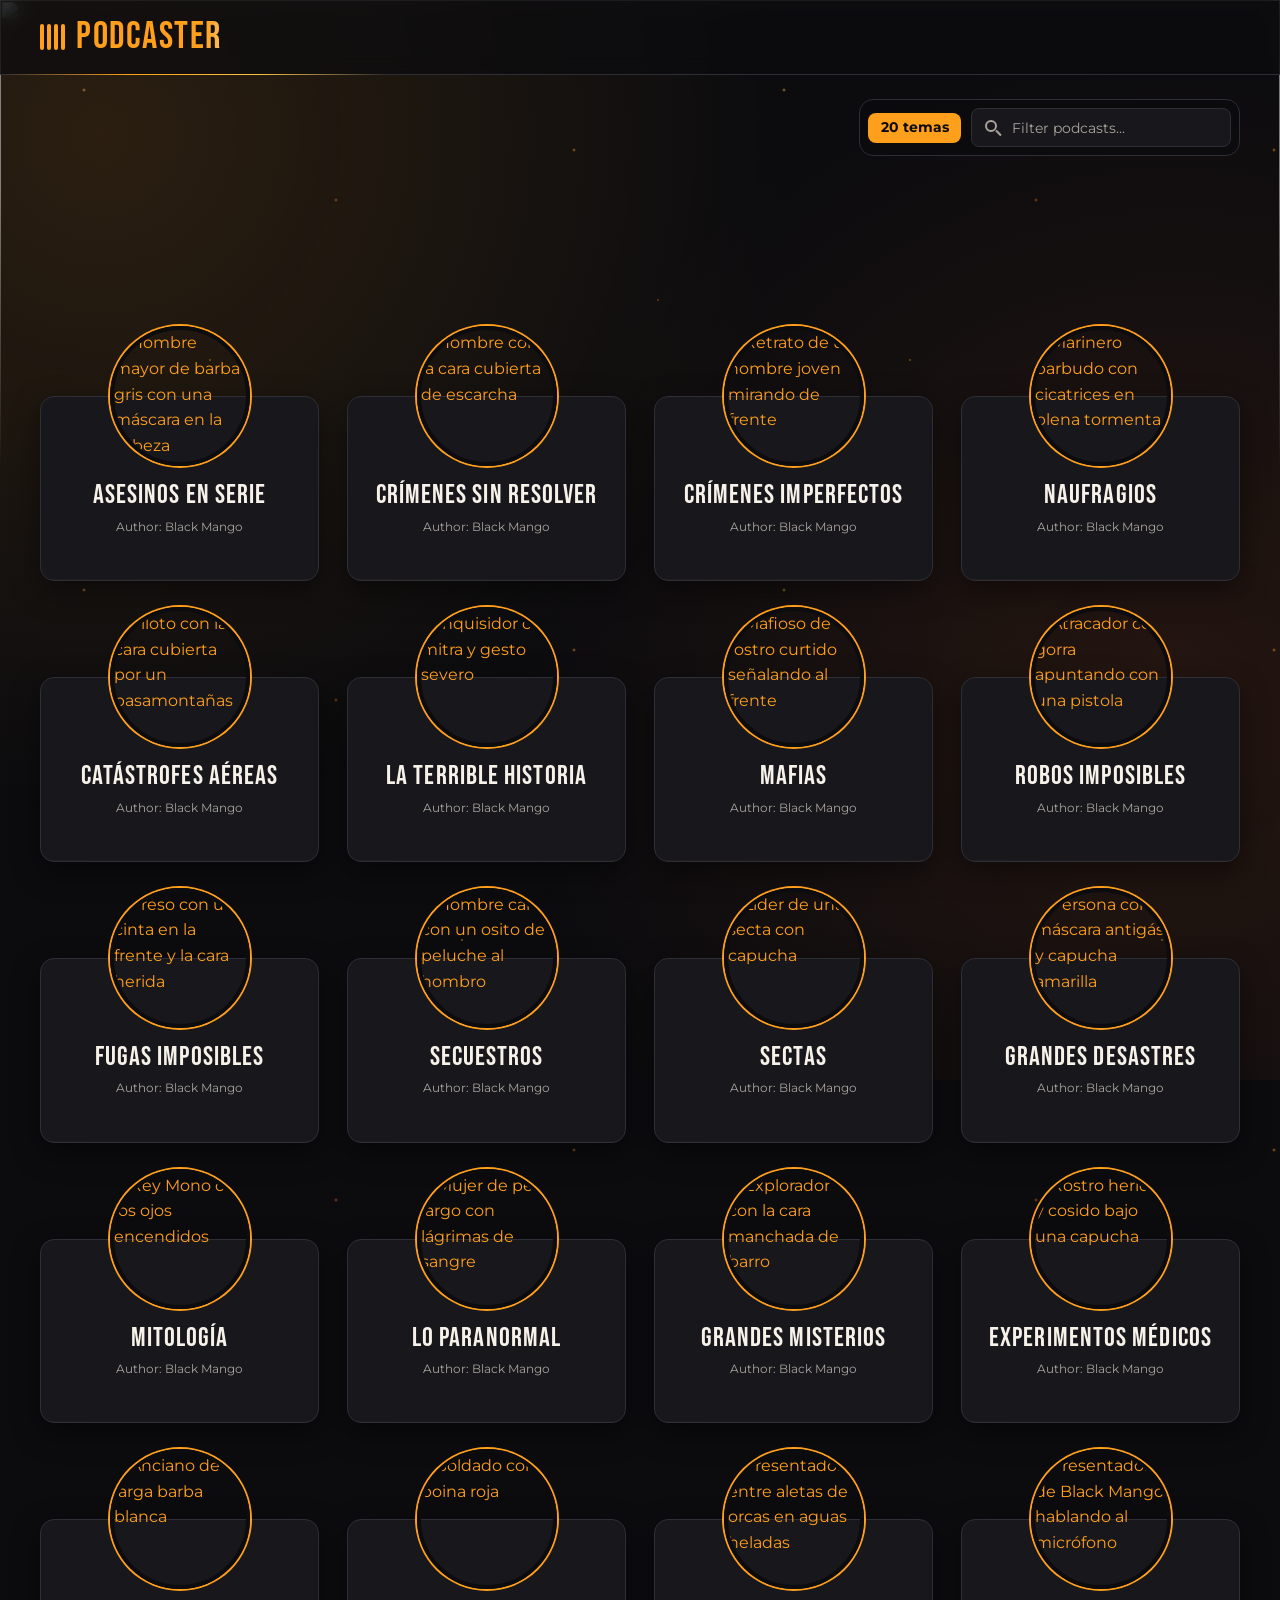
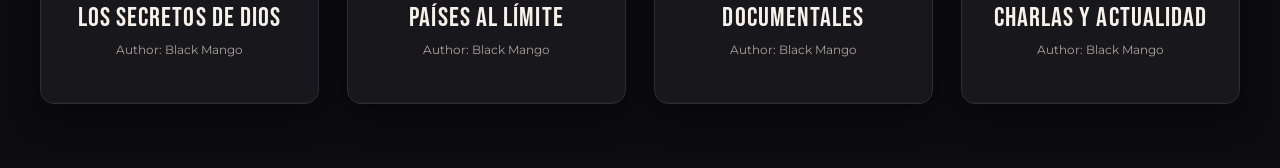
==== commit 3ed8f4d7: "Translate sidebar labels to Spanish" ====
--- a/index.html
+++ b/index.html
@@ -52,7 +52,7 @@
           <img src="https://res.cloudinary.com/duzljw2pp/image/upload/f_auto,q_auto,w_300/v1793879687/asesinos_gxprgs.jpg" alt="Hombre mayor de barba gris con una máscara en la cabeza" class="card__image" width="140" height="140">
           <div class="card__body">
             <h3 class="card__title">Asesinos en serie</h3>
-            <p class="card__author">Author: Black Mango</p>
+            <p class="card__author" lang="en">Author: Black Mango</p>
             <p class="card__text"><span class="card__count">6 episodios</span> Los criminales más perturbadores, contados caso a caso.</p>
           </div>
         </a>
@@ -63,7 +63,7 @@
           <img src="https://res.cloudinary.com/duzljw2pp/image/upload/f_auto,q_auto,w_300/v1793879687/sin-resolver_c6wfhy.jpg" alt="Hombre con la cara cubierta de escarcha" class="card__image" width="140" height="140">
           <div class="card__body">
             <h3 class="card__title">Crímenes sin resolver</h3>
-            <p class="card__author">Author: Black Mango</p>
+            <p class="card__author" lang="en">Author: Black Mango</p>
             <p class="card__text"><span class="card__count">22 episodios</span> Casos reales que siguen sin respuesta años después.</p>
           </div>
         </a>
@@ -74,7 +74,7 @@
           <img src="https://res.cloudinary.com/duzljw2pp/image/upload/f_auto,q_auto,w_300/v1793879686/imperfectos_fp25tb.jpg" alt="Retrato de un hombre joven mirando de frente" class="card__image" width="140" height="140">
           <div class="card__body">
             <h3 class="card__title">Crímenes imperfectos</h3>
-            <p class="card__author">Author: Black Mango</p>
+            <p class="card__author" lang="en">Author: Black Mango</p>
             <p class="card__text"><span class="card__count">5 episodios</span> Errores, mentiras y contradicciones que marcaron la investigación.</p>
           </div>
         </a>
@@ -85,7 +85,7 @@
           <img src="https://res.cloudinary.com/duzljw2pp/image/upload/f_auto,q_auto,w_300/v1793879686/naufragios_mala0q.jpg" alt="Marinero barbudo con cicatrices en plena tormenta" class="card__image" width="140" height="140">
           <div class="card__body">
             <h3 class="card__title">Naufragios</h3>
-            <p class="card__author">Author: Black Mango</p>
+            <p class="card__author" lang="en">Author: Black Mango</p>
             <p class="card__text"><span class="card__count">3 episodios</span> Sobrevivir en mitad del mar cuando ya no queda barco.</p>
           </div>
         </a>
@@ -96,7 +96,7 @@
           <img src="https://res.cloudinary.com/duzljw2pp/image/upload/f_auto,q_auto,w_300/v1793879687/aereas_edytrg.jpg" alt="Piloto con la cara cubierta por un pasamontañas" class="card__image" width="140" height="140">
           <div class="card__body">
             <h3 class="card__title">Catástrofes aéreas</h3>
-            <p class="card__author">Author: Black Mango</p>
+            <p class="card__author" lang="en">Author: Black Mango</p>
             <p class="card__text"><span class="card__count">5 episodios</span> Vuelos que acabaron en tragedia o en un milagro.</p>
           </div>
         </a>
@@ -107,7 +107,7 @@
           <img src="https://res.cloudinary.com/duzljw2pp/image/upload/f_auto,q_auto,w_300/v1793879686/historia_hdxih2.jpg" alt="Inquisidor con mitra y gesto severo" class="card__image" width="140" height="140">
           <div class="card__body">
             <h3 class="card__title">La terrible historia</h3>
-            <p class="card__author">Author: Black Mango</p>
+            <p class="card__author" lang="en">Author: Black Mango</p>
             <p class="card__text"><span class="card__count">23 episodios</span> De la Prehistoria a la Inquisición: la cara más dura del pasado.</p>
           </div>
         </a>
@@ -118,7 +118,7 @@
           <img src="https://res.cloudinary.com/duzljw2pp/image/upload/f_auto,q_auto,w_300/v1793879685/mafias_aksha6.jpg" alt="Mafioso de rostro curtido señalando al frente" class="card__image" width="140" height="140">
           <div class="card__body">
             <h3 class="card__title">Mafias</h3>
-            <p class="card__author">Author: Black Mango</p>
+            <p class="card__author" lang="en">Author: Black Mango</p>
             <p class="card__text"><span class="card__count">7 episodios</span> De la Yakuza a la Bratva: secretos, leyendas y castigos.</p>
           </div>
         </a>
@@ -129,7 +129,7 @@
           <img src="https://res.cloudinary.com/duzljw2pp/image/upload/f_auto,q_auto,w_300/v1793879687/robos_nulnne.jpg" alt="Atracador con gorra apuntando con una pistola" class="card__image" width="140" height="140">
           <div class="card__body">
             <h3 class="card__title">Robos imposibles</h3>
-            <p class="card__author">Author: Black Mango</p>
+            <p class="card__author" lang="en">Author: Black Mango</p>
             <p class="card__text"><span class="card__count">4 episodios</span> Los golpes maestros más famosos de la historia.</p>
           </div>
         </a>
@@ -140,7 +140,7 @@
           <img src="https://res.cloudinary.com/duzljw2pp/image/upload/f_auto,q_auto,w_300/v1793879685/fugas_cdsiav.jpg" alt="Preso con una cinta en la frente y la cara herida" class="card__image" width="140" height="140">
           <div class="card__body">
             <h3 class="card__title">Fugas imposibles</h3>
-            <p class="card__author">Author: Black Mango</p>
+            <p class="card__author" lang="en">Author: Black Mango</p>
             <p class="card__text"><span class="card__count">2 episodios</span> Escapar de un infierno del que nadie debía salir.</p>
           </div>
         </a>
@@ -151,7 +151,7 @@
           <img src="https://res.cloudinary.com/duzljw2pp/image/upload/f_auto,q_auto,w_300/v1793879687/secuestros_gr8bgd.jpg" alt="Hombre calvo con un osito de peluche al hombro" class="card__image" width="140" height="140">
           <div class="card__body">
             <h3 class="card__title">Secuestros</h3>
-            <p class="card__author">Author: Black Mango</p>
+            <p class="card__author" lang="en">Author: Black Mango</p>
             <p class="card__text"><span class="card__count">2 episodios</span> El horror del cautiverio y el precio de seguir vivo.</p>
           </div>
         </a>
@@ -162,7 +162,7 @@
           <img src="https://res.cloudinary.com/duzljw2pp/image/upload/f_auto,q_auto,w_300/v1793879687/sectas_i1vdbe.jpg" alt="Líder de una secta con capucha" class="card__image" width="140" height="140">
           <div class="card__body">
             <h3 class="card__title">Sectas</h3>
-            <p class="card__author">Author: Black Mango</p>
+            <p class="card__author" lang="en">Author: Black Mango</p>
             <p class="card__text"><span class="card__count">3 episodios</span> Manipulación, terror y fanatismo en historias reales.</p>
           </div>
         </a>
@@ -173,7 +173,7 @@
           <img src="https://res.cloudinary.com/duzljw2pp/image/upload/f_auto,q_auto,w_300/v1793879685/desastres_e1osgl.jpg" alt="Persona con máscara antigás y capucha amarilla" class="card__image" width="140" height="140">
           <div class="card__body">
             <h3 class="card__title">Grandes desastres</h3>
-            <p class="card__author">Author: Black Mango</p>
+            <p class="card__author" lang="en">Author: Black Mango</p>
             <p class="card__text"><span class="card__count">3 episodios</span> Pompeya, Chernóbil, la Peste Negra: cuando todo se derrumba.</p>
           </div>
         </a>
@@ -184,7 +184,7 @@
           <img src="https://res.cloudinary.com/duzljw2pp/image/upload/f_auto,q_auto,w_300/v1793879686/mitologia_x5qwoo.jpg" alt="Rey Mono con los ojos encendidos" class="card__image" width="140" height="140">
           <div class="card__body">
             <h3 class="card__title">Mitología</h3>
-            <p class="card__author">Author: Black Mango</p>
+            <p class="card__author" lang="en">Author: Black Mango</p>
             <p class="card__text"><span class="card__count">11 episodios</span> Dioses y leyendas de Grecia, Japón, Egipto y muchos más.</p>
           </div>
         </a>
@@ -195,7 +195,7 @@
           <img src="https://res.cloudinary.com/duzljw2pp/image/upload/f_auto,q_auto,w_300/v1793879686/paranormal_nigohy.jpg" alt="Mujer de pelo largo con lágrimas de sangre" class="card__image" width="140" height="140">
           <div class="card__body">
             <h3 class="card__title">Lo paranormal</h3>
-            <p class="card__author">Author: Black Mango</p>
+            <p class="card__author" lang="en">Author: Black Mango</p>
             <p class="card__text"><span class="card__count">2 episodios</span> Fenómenos sin explicación, rituales prohibidos y magia negra.</p>
           </div>
         </a>
@@ -206,7 +206,7 @@
           <img src="https://res.cloudinary.com/duzljw2pp/image/upload/f_auto,q_auto,w_300/v1793879685/misterios_cg2n3e.jpg" alt="Explorador con la cara manchada de barro" class="card__image" width="140" height="140">
           <div class="card__body">
             <h3 class="card__title">Grandes misterios</h3>
-            <p class="card__author">Author: Black Mango</p>
+            <p class="card__author" lang="en">Author: Black Mango</p>
             <p class="card__text"><span class="card__count">4 episodios</span> Civilizaciones perdidas, ovnis y los enigmas del universo.</p>
           </div>
         </a>
@@ -217,7 +217,7 @@
           <img src="https://res.cloudinary.com/duzljw2pp/image/upload/f_auto,q_auto,w_300/v1793879685/experimentos_copvck.jpg" alt="Rostro herido y cosido bajo una capucha" class="card__image" width="140" height="140">
           <div class="card__body">
             <h3 class="card__title">Experimentos médicos</h3>
-            <p class="card__author">Author: Black Mango</p>
+            <p class="card__author" lang="en">Author: Black Mango</p>
             <p class="card__text"><span class="card__count">2 episodios</span> El lado oscuro de la ciencia, con casos reales.</p>
           </div>
         </a>
@@ -228,7 +228,7 @@
           <img src="https://res.cloudinary.com/duzljw2pp/image/upload/f_auto,q_auto,w_300/v1793879686/religion_yhpwlr.jpg" alt="Anciano de larga barba blanca" class="card__image" width="140" height="140">
           <div class="card__body">
             <h3 class="card__title">Los secretos de Dios</h3>
-            <p class="card__author">Author: Black Mango</p>
+            <p class="card__author" lang="en">Author: Black Mango</p>
             <p class="card__text"><span class="card__count">3 episodios</span> La Biblia, Jesús de Nazaret y la pregunta de si existe Dios.</p>
           </div>
         </a>
@@ -239,7 +239,7 @@
           <img src="https://res.cloudinary.com/duzljw2pp/image/upload/f_auto,q_auto,w_300/v1793879686/paises_edlvfp.jpg" alt="Soldado con boina roja" class="card__image" width="140" height="140">
           <div class="card__body">
             <h3 class="card__title">Países al límite</h3>
-            <p class="card__author">Author: Black Mango</p>
+            <p class="card__author" lang="en">Author: Black Mango</p>
             <p class="card__text"><span class="card__count">4 episodios</span> Corea del Norte, Cuba y los lugares más peligrosos del mundo.</p>
           </div>
         </a>
@@ -250,7 +250,7 @@
           <img src="https://res.cloudinary.com/duzljw2pp/image/upload/f_auto,q_auto,w_300/v1793879685/documentales_db1tzp.jpg" alt="Presentador entre aletas de orcas en aguas heladas" class="card__image" width="140" height="140">
           <div class="card__body">
             <h3 class="card__title">Documentales</h3>
-            <p class="card__author">Author: Black Mango</p>
+            <p class="card__author" lang="en">Author: Black Mango</p>
             <p class="card__text"><span class="card__count">8 episodios</span> Salen a grabarlo: de nadar con orcas a las catacumbas de París.</p>
           </div>
         </a>
@@ -261,7 +261,7 @@
           <img src="https://res.cloudinary.com/duzljw2pp/image/upload/f_auto,q_auto,w_300/v1793879685/charlas_nf750h.jpg" alt="Presentador de Black Mango hablando al micrófono" class="card__image" width="140" height="140">
           <div class="card__body">
             <h3 class="card__title">Charlas y actualidad</h3>
-            <p class="card__author">Author: Black Mango</p>
+            <p class="card__author" lang="en">Author: Black Mango</p>
             <p class="card__text"><span class="card__count">17 episodios</span> Los primeros programas, con invitados y temas de actualidad.</p>
           </div>
         </a>
